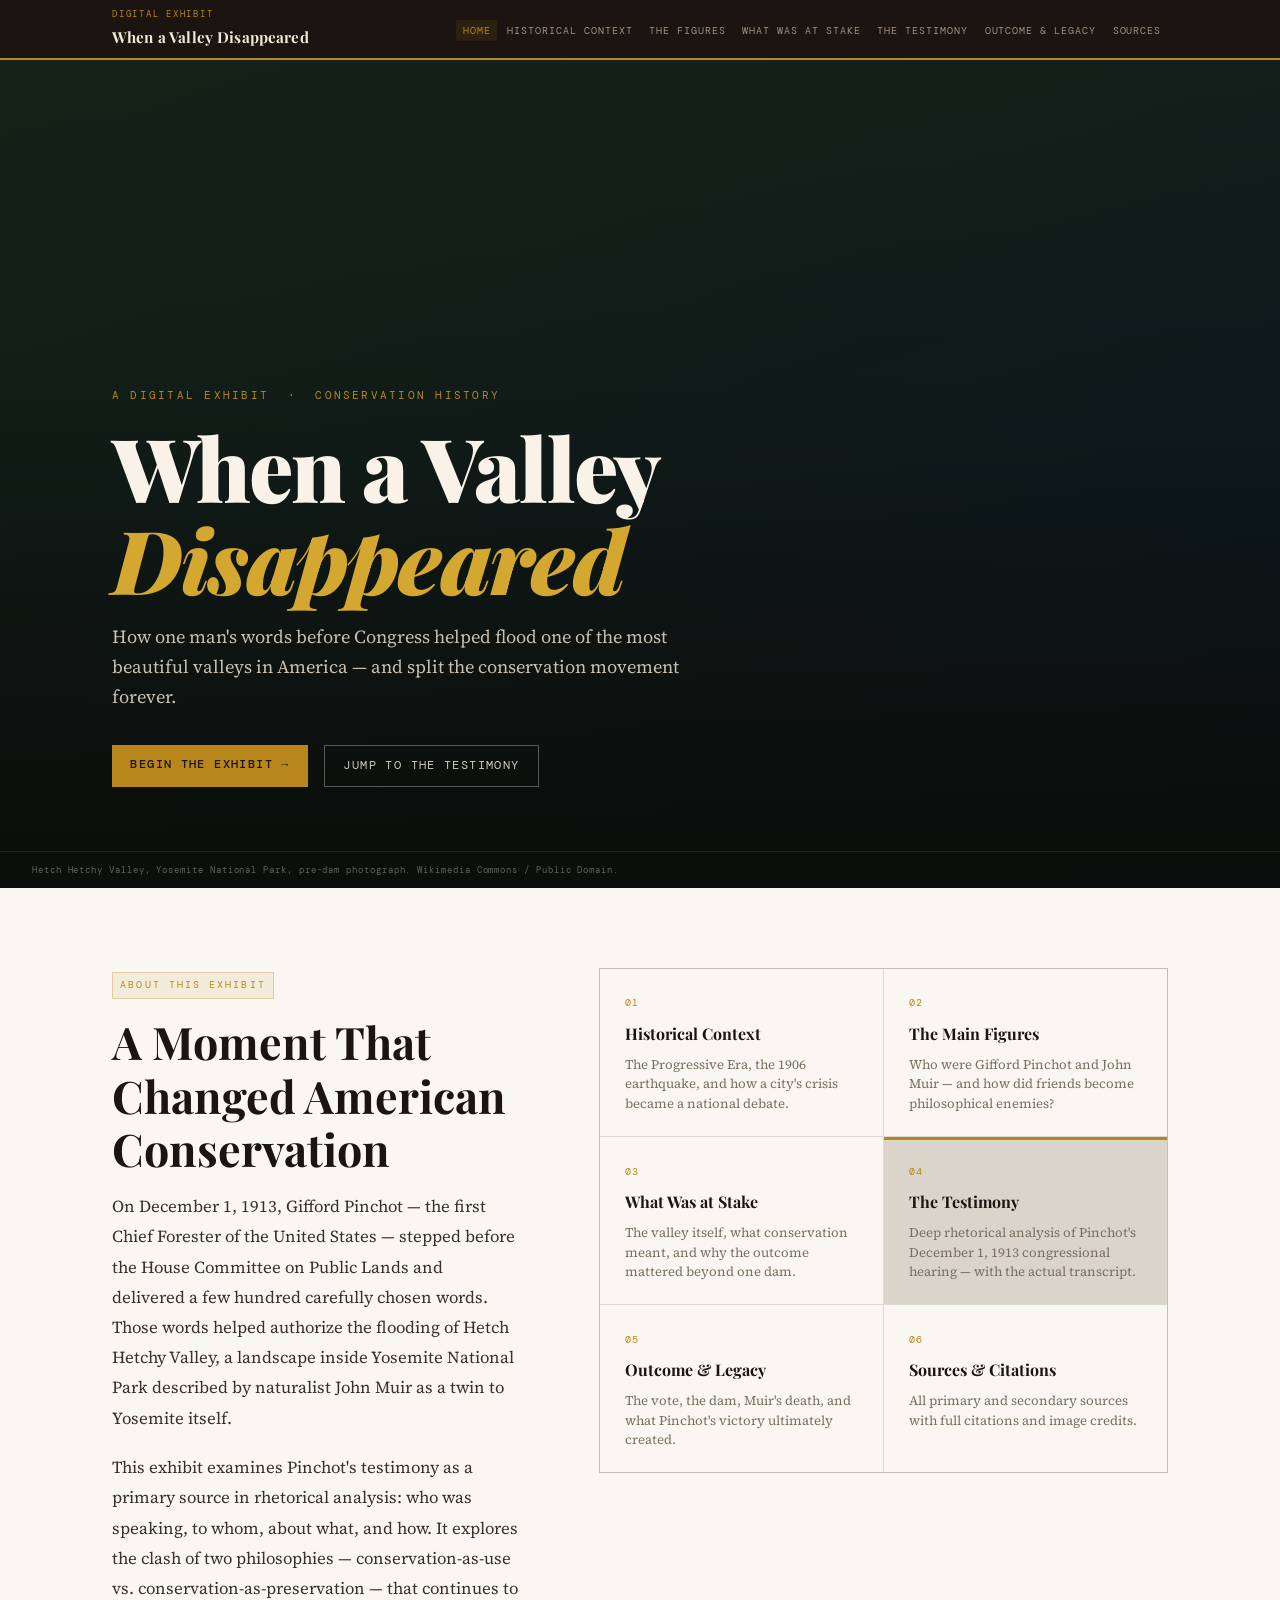
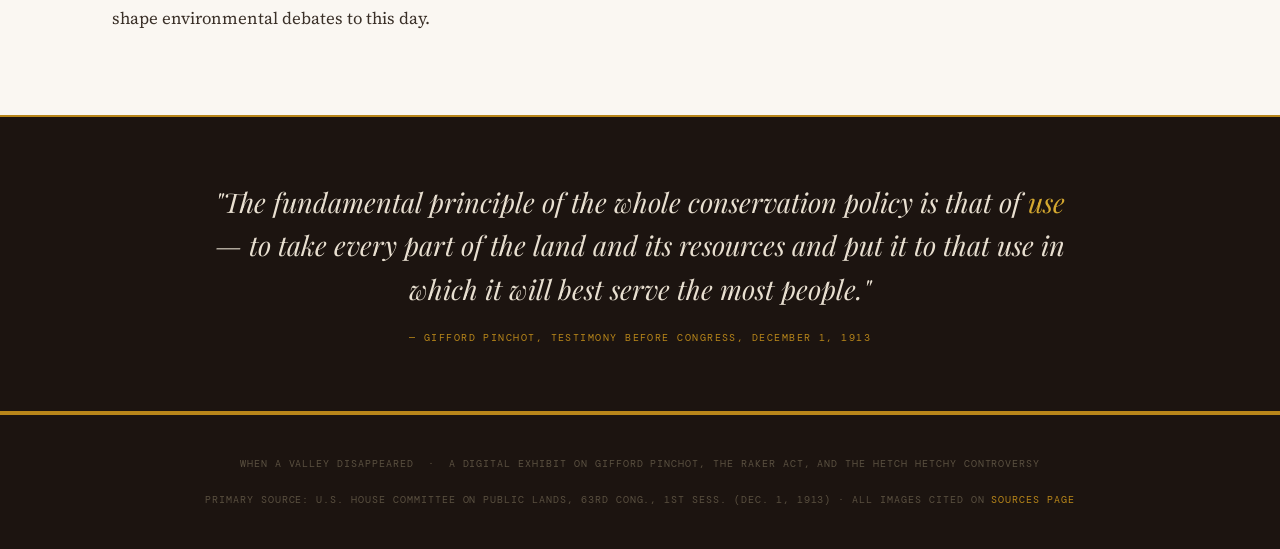
==== index.html @ 60058950 "Add files via upload Put in files from local" ====
<!DOCTYPE html>
<html lang="en">
<head>
<meta charset="UTF-8">
<meta name="viewport" content="width=device-width, initial-scale=1.0">
<title>When a Valley Disappeared | Hetch Hetchy Digital Exhibit</title>
<link rel="preconnect" href="https://fonts.googleapis.com">
<link href="https://fonts.googleapis.com/css2?family=Playfair+Display:ital,wght@0,400;0,700;0,900;1,400;1,700&family=Source+Serif+4:ital,wght@0,300;0,400;0,600;1,300;1,400&family=DM+Mono:wght@400;500&display=swap" rel="stylesheet">
<link rel="stylesheet" href="style.css">
</head>
<body>

<!-- ── SITE HEADER / NAV ──────────────────────────── -->
<header class="site-header">
  <div class="header-inner">
    <a href="index.html" class="site-logo">
      <span class="logo-eyebrow">Digital Exhibit</span>
      <span class="logo-title">When a Valley Disappeared</span>
    </a>
    <nav class="main-nav">
      <button class="nav-toggle" aria-label="Toggle menu">☰</button>
      <ul class="nav-links">
        <li><a href="index.html" class="active">Home</a></li>
        <li><a href="context.html">Historical Context</a></li>
        <li><a href="figures.html">The Figures</a></li>
        <li><a href="stakes.html">What Was at Stake</a></li>
        <li><a href="testimony.html">The Testimony</a></li>
        <li><a href="outcome.html">Outcome &amp; Legacy</a></li>
        <li><a href="sources.html">Sources</a></li>
      </ul>
    </nav>
  </div>
</header>

<!-- ── HERO ──────────────────────────────────────── -->
<section class="hero">
  <div class="hero-image-wrap">
    <img
      src="https://upload.wikimedia.org/wikipedia/commons/thumb/5/56/Hetch_Hetchy_Valley%2C_Yosemite_National_Park.jpg/1280px-Hetch_Hetchy_Valley%2C_Yosemite_National_Park.jpg"
      alt="Hetch Hetchy Valley before flooding, Yosemite National Park"
      class="hero-img"
      onerror="this.parentElement.style.background='linear-gradient(160deg,#1a2a1a,#0d1a2a)'; this.style.display='none';"
    >
    <div class="hero-overlay"></div>
  </div>
  <div class="hero-content">
    <p class="hero-kicker">A Digital Exhibit &nbsp;·&nbsp; Conservation History</p>
    <h1>When a Valley<br><em>Disappeared</em></h1>
    <p class="hero-sub">How one man's words before Congress helped flood one of the most beautiful valleys in America — and split the conservation movement forever.</p>
    <div class="hero-cta-row">
      <a href="context.html" class="btn-primary">Begin the Exhibit →</a>
      <a href="testimony.html" class="btn-ghost">Jump to the Testimony</a>
    </div>
  </div>
  <div class="hero-caption">Hetch Hetchy Valley, Yosemite National Park, pre-dam photograph. Wikimedia Commons / Public Domain.</div>
</section>

<!-- ── INTRO OVERVIEW ────────────────────────────── -->
<section class="home-intro container">
  <div class="intro-text">
    <span class="label-tag">About This Exhibit</span>
    <h2>A Moment That Changed American Conservation</h2>
    <p>On December 1, 1913, Gifford Pinchot — the first Chief Forester of the United States — stepped before the House Committee on Public Lands and delivered a few hundred carefully chosen words. Those words helped authorize the flooding of Hetch Hetchy Valley, a landscape inside Yosemite National Park described by naturalist John Muir as a twin to Yosemite itself.</p>
    <p>This exhibit examines Pinchot's testimony as a primary source in rhetorical analysis: who was speaking, to whom, about what, and how. It explores the clash of two philosophies — conservation-as-use vs. conservation-as-preservation — that continues to shape environmental debates to this day.</p>
  </div>
  <div class="intro-nav-cards">
    <a href="context.html" class="nav-card">
      <span class="card-num">01</span>
      <span class="card-title">Historical Context</span>
      <span class="card-desc">The Progressive Era, the 1906 earthquake, and how a city's crisis became a national debate.</span>
    </a>
    <a href="figures.html" class="nav-card">
      <span class="card-num">02</span>
      <span class="card-title">The Main Figures</span>
      <span class="card-desc">Who were Gifford Pinchot and John Muir — and how did friends become philosophical enemies?</span>
    </a>
    <a href="stakes.html" class="nav-card">
      <span class="card-num">03</span>
      <span class="card-title">What Was at Stake</span>
      <span class="card-desc">The valley itself, what conservation meant, and why the outcome mattered beyond one dam.</span>
    </a>
    <a href="testimony.html" class="nav-card highlight-card">
      <span class="card-num">04</span>
      <span class="card-title">The Testimony</span>
      <span class="card-desc">Deep rhetorical analysis of Pinchot's December 1, 1913 congressional hearing — with the actual transcript.</span>
    </a>
    <a href="outcome.html" class="nav-card">
      <span class="card-num">05</span>
      <span class="card-title">Outcome &amp; Legacy</span>
      <span class="card-desc">The vote, the dam, Muir's death, and what Pinchot's victory ultimately created.</span>
    </a>
    <a href="sources.html" class="nav-card">
      <span class="card-num">06</span>
      <span class="card-title">Sources &amp; Citations</span>
      <span class="card-desc">All primary and secondary sources with full citations and image credits.</span>
    </a>
  </div>
</section>

<!-- ── FEATURED QUOTE ────────────────────────────── -->
<div class="featured-quote-band">
  <div class="container">
    <blockquote>
      "The fundamental principle of the whole conservation policy is that of <em>use</em> — to take every part of the land and its resources and put it to that use in which it will best serve the most people."
      <cite>— Gifford Pinchot, Testimony Before Congress, December 1, 1913</cite>
    </blockquote>
  </div>
</div>

<footer class="site-footer">
  <div class="container footer-inner">
    <p>When a Valley Disappeared &nbsp;·&nbsp; A Digital Exhibit on Gifford Pinchot, the Raker Act, and the Hetch Hetchy Controversy</p>
    <p class="footer-sub">Primary source: U.S. House Committee on Public Lands, 63rd Cong., 1st Sess. (Dec. 1, 1913) · All images cited on <a href="sources.html">Sources page</a></p>
  </div>
</footer>
<script src="nav.js"></script>
</body>
</html>
---- style.css ----
/* ── RESET & BASE ──────────────────────────────── */
*, *::before, *::after { box-sizing: border-box; margin: 0; padding: 0; }
html { scroll-behavior: smooth; font-size: 16px; }
img { max-width: 100%; height: auto; display: block; }
a { color: inherit; text-decoration: none; }

:root {
  --ink:       #1c1410;
  --stone:     #f4f0e8;
  --parchment: #ede8dc;
  --forest:    #2d4a2d;
  --forest-lt: #4a7a4a;
  --water:     #2e5873;
  --water-lt:  #4a85a8;
  --gold:      #b8861a;
  --gold-lt:   #d4a830;
  --rust:      #8b3a1a;
  --cream:     #faf7f2;
  --mid:       #7a7060;
  --rule:      rgba(0,0,0,0.12);
  --shadow:    0 4px 24px rgba(0,0,0,0.10);
  --shadow-lg: 0 12px 48px rgba(0,0,0,0.18);
}

body {
  font-family: 'Source Serif 4', Georgia, serif;
  font-size: 1.05rem;
  line-height: 1.8;
  color: var(--ink);
  background: var(--cream);
}

/* ── TYPOGRAPHY ────────────────────────────────── */
h1 { font-family: 'Playfair Display', serif; font-size: clamp(2.8rem, 7vw, 5.5rem); font-weight: 900; line-height: 1.05; letter-spacing: -0.02em; }
h2 { font-family: 'Playfair Display', serif; font-size: clamp(1.8rem, 4vw, 2.8rem); font-weight: 700; line-height: 1.2; margin-bottom: 1rem; }
h3 { font-family: 'Playfair Display', serif; font-size: 1.45rem; font-weight: 700; line-height: 1.3; margin-bottom: 0.6rem; }
h4 { font-family: 'Playfair Display', serif; font-size: 1.15rem; font-weight: 700; margin-bottom: 0.5rem; }
p  { margin-bottom: 1.2rem; }
p:last-child { margin-bottom: 0; }
em { font-style: italic; }
strong { font-weight: 600; }

.container { max-width: 1120px; margin: 0 auto; padding: 0 2rem; }
.label-tag {
  display: inline-block;
  font-family: 'DM Mono', monospace;
  font-size: 0.65rem;
  letter-spacing: 0.2em;
  text-transform: uppercase;
  color: var(--gold);
  background: rgba(184,134,26,0.1);
  border: 1px solid rgba(184,134,26,0.3);
  padding: 0.3em 0.7em;
  margin-bottom: 1rem;
}

/* ── SITE HEADER ───────────────────────────────── */
.site-header {
  position: sticky; top: 0; z-index: 200;
  background: var(--ink);
  border-bottom: 2px solid var(--gold);
}
.header-inner {
  max-width: 1120px; margin: 0 auto;
  display: flex; align-items: center; justify-content: space-between;
  padding: 0 2rem;
  height: 58px;
}
.site-logo { display: flex; flex-direction: column; gap: 1px; }
.logo-eyebrow {
  font-family: 'DM Mono', monospace;
  font-size: 0.55rem; letter-spacing: 0.2em;
  text-transform: uppercase; color: var(--gold);
}
.logo-title {
  font-family: 'Playfair Display', serif;
  font-size: 0.95rem; font-weight: 700;
  color: #f0e8d8; letter-spacing: 0.01em;
}
.nav-links {
  list-style: none; display: flex; gap: 0.2rem; align-items: center;
}
.nav-links a {
  font-family: 'DM Mono', monospace;
  font-size: 0.6rem; letter-spacing: 0.1em;
  text-transform: uppercase; color: #a09080;
  padding: 0.4em 0.7em;
  border-radius: 2px;
  transition: color 0.2s, background 0.2s;
}
.nav-links a:hover, .nav-links a.active {
  color: var(--gold); background: rgba(184,134,26,0.1);
}
.nav-toggle { display: none; background: none; border: none; color: #f0e8d8; font-size: 1.2rem; cursor: pointer; padding: 0.5rem; }

/* ── HERO ──────────────────────────────────────── */
.hero {
  position: relative; min-height: 92vh;
  display: flex; flex-direction: column;
  justify-content: flex-end; overflow: hidden;
}
.hero-image-wrap { position: absolute; inset: 0; }
.hero-img { width: 100%; height: 100%; object-fit: cover; object-position: center 60%; }
.hero-overlay {
  position: absolute; inset: 0;
  background: linear-gradient(
    to bottom,
    rgba(10,14,10,0.25) 0%,
    rgba(10,14,10,0.35) 40%,
    rgba(10,14,10,0.82) 80%,
    rgba(10,14,10,0.95) 100%
  );
}
.hero-content {
  position: relative; z-index: 2;
  max-width: 1120px; margin: 0 auto;
  padding: 0 2rem 4rem;
  width: 100%;
}
.hero-kicker {
  font-family: 'DM Mono', monospace;
  font-size: 0.7rem; letter-spacing: 0.2em;
  text-transform: uppercase; color: var(--gold);
  margin-bottom: 1rem;
}
.hero h1 { color: #f8f2e8; margin-bottom: 1rem; }
.hero h1 em { color: var(--gold-lt); font-style: italic; }
.hero-sub {
  font-size: 1.15rem; line-height: 1.65;
  color: #c8bfb0; max-width: 600px;
  margin-bottom: 2rem;
}
.hero-cta-row { display: flex; gap: 1rem; flex-wrap: wrap; }
.btn-primary {
  display: inline-block;
  background: var(--gold);
  color: var(--ink);
  font-family: 'DM Mono', monospace;
  font-size: 0.72rem; letter-spacing: 0.12em;
  text-transform: uppercase; font-weight: 500;
  padding: 0.85em 1.6em;
  transition: background 0.2s, transform 0.15s;
}
.btn-primary:hover { background: var(--gold-lt); transform: translateY(-1px); }
.btn-ghost {
  display: inline-block;
  border: 1px solid rgba(255,255,255,0.3);
  color: #d0c8bc;
  font-family: 'DM Mono', monospace;
  font-size: 0.72rem; letter-spacing: 0.12em;
  text-transform: uppercase;
  padding: 0.85em 1.6em;
  transition: border-color 0.2s, color 0.2s;
}
.btn-ghost:hover { border-color: var(--gold); color: var(--gold); }
.hero-caption {
  position: relative; z-index: 2;
  padding: 0.6rem 2rem;
  font-family: 'DM Mono', monospace;
  font-size: 0.58rem; letter-spacing: 0.1em;
  color: rgba(255,255,255,0.35);
  border-top: 1px solid rgba(255,255,255,0.1);
}

/* ── HOME INTRO ────────────────────────────────── */
.home-intro {
  padding: 5rem 2rem;
  display: grid; grid-template-columns: 1fr 1.4fr;
  gap: 5rem; align-items: start;
}
.intro-text p { color: #3a3028; }
.intro-nav-cards {
  display: grid; grid-template-columns: 1fr 1fr;
  gap: 1px; background: var(--rule);
  border: 1px solid var(--rule);
}
.nav-card {
  background: var(--cream);
  padding: 1.4rem 1.6rem;
  display: flex; flex-direction: column; gap: 0.4rem;
  transition: background 0.2s;
  border-top: 3px solid transparent;
}
.nav-card:hover { background: #fff; border-top-color: var(--gold); }
.highlight-card { background: rgba(184,134,26,0.06); border-top-color: var(--gold) !important; }
.card-num {
  font-family: 'DM Mono', monospace;
  font-size: 0.65rem; color: var(--gold); letter-spacing: 0.1em;
}
.card-title {
  font-family: 'Playfair Display', serif;
  font-size: 1rem; font-weight: 700; color: var(--ink);
}
.card-desc {
  font-size: 0.82rem; line-height: 1.5;
  color: var(--mid); display: block;
}

/* ── FEATURED QUOTE BAND ───────────────────────── */
.featured-quote-band {
  background: var(--ink);
  padding: 4rem 2rem;
  border-top: 2px solid var(--gold);
  border-bottom: 2px solid var(--gold);
}
.featured-quote-band blockquote {
  font-family: 'Playfair Display', serif;
  font-size: clamp(1.2rem, 2.5vw, 1.7rem);
  font-style: italic;
  line-height: 1.6;
  color: #e8dfd0;
  max-width: 860px; margin: 0 auto;
  text-align: center;
}
.featured-quote-band cite {
  display: block; margin-top: 1.2rem;
  font-family: 'DM Mono', monospace;
  font-size: 0.65rem; letter-spacing: 0.14em;
  text-transform: uppercase;
  color: var(--gold); font-style: normal;
}
.featured-quote-band em { color: var(--gold-lt); }

/* ── PAGE HERO (interior pages) ────────────────── */
.page-hero {
  background: var(--ink);
  padding: 4rem 2rem 3.5rem;
  border-bottom: 3px solid var(--gold);
  position: relative; overflow: hidden;
}
.page-hero-bg {
  position: absolute; inset: 0;
  opacity: 0.12;
  background-size: cover; background-position: center;
  filter: grayscale(60%);
}
.page-hero .container { position: relative; z-index: 1; }
.page-hero .breadcrumb {
  font-family: 'DM Mono', monospace;
  font-size: 0.6rem; letter-spacing: 0.14em;
  text-transform: uppercase; color: #706050;
  margin-bottom: 1rem;
}
.page-hero .breadcrumb a { color: var(--gold); }
.page-hero h1 {
  font-size: clamp(2rem, 5vw, 3.8rem);
  color: #f0e8d8; margin-bottom: 0.8rem;
}
.page-hero .page-intro {
  font-size: 1.05rem; line-height: 1.7;
  color: #a09080; max-width: 620px;
}

/* ── CONTENT SECTIONS ──────────────────────────── */
.content-section {
  padding: 4rem 2rem;
}
.content-section.alt-bg { background: var(--parchment); }
.content-section.dark-bg { background: var(--ink); color: #d8d0c4; }
.content-section.dark-bg h2, .content-section.dark-bg h3 { color: #f0e8d8; }
.content-section.dark-bg p { color: #b8b0a4; }
.content-section.forest-bg { background: var(--forest); color: #d8e8d8; }
.content-section.forest-bg h2, .content-section.forest-bg h3 { color: #e8f0e0; }

.content-grid-2 {
  display: grid; grid-template-columns: 1fr 1fr;
  gap: 4rem; align-items: start;
}
.content-grid-3 {
  display: grid; grid-template-columns: repeat(3, 1fr);
  gap: 2rem;
}

/* ── PULL QUOTE ────────────────────────────────── */
.pull-quote {
  border-left: 4px solid var(--gold);
  padding: 1.4rem 1.8rem;
  background: rgba(184,134,26,0.06);
  margin: 2rem 0;
}
.pull-quote blockquote {
  font-family: 'Playfair Display', serif;
  font-size: 1.2rem; font-style: italic;
  line-height: 1.55; color: var(--ink);
  margin-bottom: 0.7rem;
}
.pull-quote.water-quote { border-left-color: var(--water); background: rgba(46,88,115,0.06); }
.pull-quote.forest-quote { border-left-color: var(--forest); background: rgba(45,74,45,0.06); }
.pull-quote cite {
  font-family: 'DM Mono', monospace;
  font-size: 0.62rem; letter-spacing: 0.1em;
  text-transform: uppercase; color: var(--mid); font-style: normal;
}

.big-pull-quote {
  padding: 3rem 2rem;
  background: var(--forest);
  text-align: center;
}
.big-pull-quote blockquote {
  font-family: 'Playfair Display', serif;
  font-size: clamp(1.3rem, 3vw, 2rem);
  font-style: italic; line-height: 1.5;
  color: #e8f0e0; max-width: 800px; margin: 0 auto 1rem;
}
.big-pull-quote cite {
  font-family: 'DM Mono', monospace;
  font-size: 0.65rem; letter-spacing: 0.14em;
  text-transform: uppercase; color: #8bc88b; font-style: normal;
}

/* ── IMAGE FIGURES ─────────────────────────────── */
.exhibit-figure {
  margin: 2rem 0;
}
.exhibit-figure img {
  width: 100%; border: 3px solid var(--rule);
}
.exhibit-figure figcaption {
  font-family: 'DM Mono', monospace;
  font-size: 0.6rem; letter-spacing: 0.08em;
  color: var(--mid); padding: 0.6rem 0.8rem;
  background: var(--parchment);
  border: 1px solid var(--rule);
  border-top: none;
  line-height: 1.5;
}
.exhibit-figure figcaption a { color: var(--water); text-decoration: underline; }

.portrait-wrap {
  display: flex; flex-direction: column; align-items: center;
  text-align: center;
}
.portrait-wrap img {
  width: 180px; height: 220px;
  object-fit: cover; object-position: top center;
  border: 4px solid var(--gold);
  border-radius: 2px;
  box-shadow: var(--shadow);
}
.portrait-label {
  font-family: 'Playfair Display', serif;
  font-size: 1.1rem; font-weight: 700;
  margin-top: 0.8rem; color: var(--ink);
}
.portrait-sub {
  font-family: 'DM Mono', monospace;
  font-size: 0.6rem; letter-spacing: 0.1em;
  text-transform: uppercase; color: var(--mid);
}

/* ── TRANSCRIPT BLOCK ──────────────────────────── */
.transcript-block {
  border: 1px solid rgba(184,134,26,0.3);
  border-top: 4px solid var(--gold);
  background: #f9f6ef;
  margin: 2rem 0;
  box-shadow: var(--shadow);
}
.transcript-header {
  background: var(--ink);
  padding: 0.8rem 1.5rem;
  font-family: 'DM Mono', monospace;
  font-size: 0.6rem; letter-spacing: 0.15em;
  text-transform: uppercase; color: var(--gold);
}
.transcript-row {
  display: grid; grid-template-columns: 130px 1fr;
  border-bottom: 1px solid rgba(0,0,0,0.06);
}
.transcript-row:last-child { border-bottom: none; }
.transcript-row:hover { background: rgba(184,134,26,0.04); }
.tr-speaker {
  padding: 1.2rem 1rem 1.2rem 1.5rem;
  border-right: 1px solid rgba(0,0,0,0.06);
}
.tr-speaker-name {
  font-family: 'DM Mono', monospace;
  font-size: 0.62rem; letter-spacing: 0.1em;
  text-transform: uppercase; line-height: 1.4;
}
.sp-pinchot { color: var(--gold); }
.sp-raker   { color: var(--water); }
.sp-chair   { color: var(--mid); }
.tr-text {
  padding: 1.2rem 1.5rem;
  font-size: 0.97rem; line-height: 1.75;
  color: #2a2018;
}
.tr-text .highlight-phrase {
  background: rgba(184,134,26,0.18);
  border-bottom: 2px solid var(--gold);
  padding: 0 2px;
  cursor: default;
}
.transcript-source {
  padding: 0.7rem 1.5rem;
  font-family: 'DM Mono', monospace;
  font-size: 0.58rem; letter-spacing: 0.08em;
  color: var(--mid);
  background: var(--parchment);
  border-top: 1px solid var(--rule);
}

/* ── ANALYSIS CALLOUTS ─────────────────────────── */
.analysis-box {
  border-left: 4px solid var(--water);
  padding: 1.4rem 1.8rem;
  background: rgba(46,88,115,0.06);
  margin: 1.5rem 0;
}
.analysis-box .analysis-label {
  font-family: 'DM Mono', monospace;
  font-size: 0.6rem; letter-spacing: 0.16em;
  text-transform: uppercase; color: var(--water);
  margin-bottom: 0.5rem;
}
.analysis-box p { font-size: 0.95rem; color: #2a3040; }

.rhetorical-tag {
  display: inline-block;
  font-family: 'DM Mono', monospace;
  font-size: 0.6rem; letter-spacing: 0.1em;
  text-transform: uppercase;
  padding: 0.25em 0.6em;
  border-radius: 2px;
  margin-bottom: 0.5rem;
}
.tag-ethos   { background: rgba(184,134,26,0.15); color: var(--gold); border: 1px solid rgba(184,134,26,0.4); }
.tag-logos   { background: rgba(46,88,115,0.12);  color: var(--water); border: 1px solid rgba(46,88,115,0.3); }
.tag-pathos  { background: rgba(139,58,26,0.12);  color: var(--rust); border: 1px solid rgba(139,58,26,0.3); }
.tag-context { background: rgba(45,74,45,0.12);   color: var(--forest); border: 1px solid rgba(45,74,45,0.3); }

/* ── COMPARE TABLE ─────────────────────────────── */
.compare-split {
  display: grid; grid-template-columns: 1fr 1fr;
  border: 1px solid var(--rule);
}
.compare-col {
  padding: 2.5rem;
}
.compare-col:first-child {
  border-right: 1px solid var(--rule);
  background: rgba(45,74,45,0.04);
}
.compare-col:last-child { background: rgba(46,88,115,0.04); }
.compare-thinker {
  font-family: 'DM Mono', monospace;
  font-size: 0.62rem; letter-spacing: 0.16em;
  text-transform: uppercase; margin-bottom: 0.5rem;
}
.compare-col:first-child .compare-thinker { color: var(--forest); }
.compare-col:last-child .compare-thinker  { color: var(--water); }
.compare-col h3 { font-size: 1.4rem; }
.compare-col:first-child h3 { color: var(--forest); }
.compare-col:last-child h3  { color: var(--water); }

/* ── TIMELINE ──────────────────────────────────── */
.timeline { position: relative; padding-left: 2rem; }
.timeline::before {
  content: ''; position: absolute;
  left: 0; top: 0; bottom: 0; width: 2px;
  background: linear-gradient(to bottom, var(--gold), rgba(184,134,26,0.1));
}
.tl-item {
  position: relative; padding: 0 0 2.5rem 2rem;
  opacity: 0; transform: translateX(-12px);
  transition: opacity 0.5s, transform 0.5s;
}
.tl-item.visible { opacity: 1; transform: translateX(0); }
.tl-item::before {
  content: ''; position: absolute;
  left: -5px; top: 10px;
  width: 12px; height: 12px; border-radius: 50%;
  background: var(--gold); border: 2px solid var(--cream);
  z-index: 1;
}
.tl-year {
  font-family: 'DM Mono', monospace;
  font-size: 0.7rem; letter-spacing: 0.14em;
  color: var(--gold); margin-bottom: 0.3rem;
}
.tl-item h3 { font-size: 1.15rem; margin-bottom: 0.4rem; }
.tl-item p  { font-size: 0.92rem; max-width: 580px; color: #3a3028; }

/* ── INFO CARDS ────────────────────────────────── */
.info-card {
  background: var(--cream);
  border: 1px solid var(--rule);
  border-top: 4px solid var(--gold);
  padding: 1.8rem;
}
.info-card.water-card { border-top-color: var(--water); }
.info-card.forest-card { border-top-color: var(--forest); }
.info-card h4 { color: var(--ink); margin-bottom: 0.5rem; }
.info-card p  { font-size: 0.9rem; color: #3a3028; }

/* ── VOTE DISPLAY ──────────────────────────────── */
.vote-display {
  background: var(--ink);
  padding: 2.5rem;
  text-align: center;
  border: 2px solid var(--gold);
}
.vote-numbers {
  display: flex; gap: 1px; justify-content: center;
  margin-bottom: 1rem; flex-wrap: wrap;
}
.vote-block {
  padding: 1.5rem 2rem;
  display: flex; flex-direction: column; gap: 0.3rem;
  min-width: 120px;
}
.vote-block.yes  { background: rgba(45,74,45,0.4); }
.vote-block.no   { background: rgba(139,58,26,0.4); }
.vote-block.abs  { background: rgba(100,90,80,0.3); }
.vote-n {
  font-family: 'Playfair Display', serif;
  font-size: 3rem; font-weight: 900; color: #f0e8d8;
  line-height: 1;
}
.vote-label {
  font-family: 'DM Mono', monospace;
  font-size: 0.6rem; letter-spacing: 0.16em;
  text-transform: uppercase; color: #a09080;
}
.vote-caption {
  font-family: 'DM Mono', monospace;
  font-size: 0.65rem; letter-spacing: 0.1em;
  text-transform: uppercase; color: var(--gold);
  margin-top: 0.5rem;
}

/* ── SOURCES PAGE ──────────────────────────────── */
.source-entry {
  padding: 1.4rem 0;
  border-bottom: 1px solid var(--rule);
  display: grid; grid-template-columns: 100px 1fr;
  gap: 1.2rem; align-items: start;
}
.source-entry:last-child { border-bottom: none; }
.source-type {
  font-family: 'DM Mono', monospace;
  font-size: 0.58rem; letter-spacing: 0.1em;
  text-transform: uppercase;
  padding: 0.3em 0.6em; text-align: center;
  margin-top: 0.1rem;
}
.type-primary { background: rgba(184,134,26,0.15); color: var(--gold); border: 1px solid rgba(184,134,26,0.4); }
.type-secondary { background: rgba(46,88,115,0.12); color: var(--water); border: 1px solid rgba(46,88,115,0.3); }
.type-image { background: rgba(45,74,45,0.12); color: var(--forest); border: 1px solid rgba(45,74,45,0.3); }
.source-text { font-size: 0.9rem; line-height: 1.6; }
.source-text strong { font-style: italic; font-weight: 400; color: var(--ink); }
.source-url {
  font-family: 'DM Mono', monospace;
  font-size: 0.58rem; color: var(--water);
  word-break: break-all; margin-top: 0.3rem;
  display: block;
}
.source-url a { color: var(--water); text-decoration: underline; }

/* ── SITE FOOTER ───────────────────────────────── */
.site-footer {
  background: var(--ink);
  border-top: 2px solid var(--gold);
  padding: 2.5rem 2rem;
  text-align: center;
}
.footer-inner p {
  font-family: 'DM Mono', monospace;
  font-size: 0.6rem; letter-spacing: 0.1em;
  text-transform: uppercase; color: #5a5040;
  line-height: 1.8;
}
.footer-inner a { color: var(--gold); }
.footer-sub { margin-top: 0.4rem; }

/* ── PAGE NAV BAR ──────────────────────────────── */
.page-nav-bar {
  background: var(--parchment);
  border-top: 1px solid var(--rule);
  border-bottom: 1px solid var(--rule);
  padding: 1.2rem 2rem;
}
.page-nav-bar .container {
  display: flex; justify-content: space-between; align-items: center; flex-wrap: wrap; gap: 1rem;
}
.page-nav-link {
  font-family: 'DM Mono', monospace;
  font-size: 0.65rem; letter-spacing: 0.1em;
  text-transform: uppercase; color: var(--gold);
  display: flex; align-items: center; gap: 0.5rem;
}
.page-nav-link:hover { color: var(--gold-lt); }

/* ── RESPONSIVE ────────────────────────────────── */
@media (max-width: 900px) {
  .home-intro { grid-template-columns: 1fr; gap: 3rem; }
  .content-grid-2, .compare-split { grid-template-columns: 1fr; }
  .compare-col:first-child { border-right: none; border-bottom: 1px solid var(--rule); }
  .content-grid-3 { grid-template-columns: 1fr; }
}
@media (max-width: 700px) {
  .nav-links { display: none; flex-direction: column; position: absolute; top: 58px; left: 0; right: 0; background: var(--ink); padding: 1rem; gap: 0.5rem; border-bottom: 2px solid var(--gold); }
  .nav-links.open { display: flex; }
  .nav-links a { font-size: 0.7rem; padding: 0.6em 1em; }
  .nav-toggle { display: block; }
  .intro-nav-cards { grid-template-columns: 1fr; }
  .transcript-row { grid-template-columns: 1fr; }
  .tr-speaker { border-right: none; border-bottom: 1px solid rgba(0,0,0,0.06); padding-bottom: 0.5rem; }
  .vote-numbers { flex-direction: column; align-items: center; }
  .source-entry { grid-template-columns: 1fr; }
}
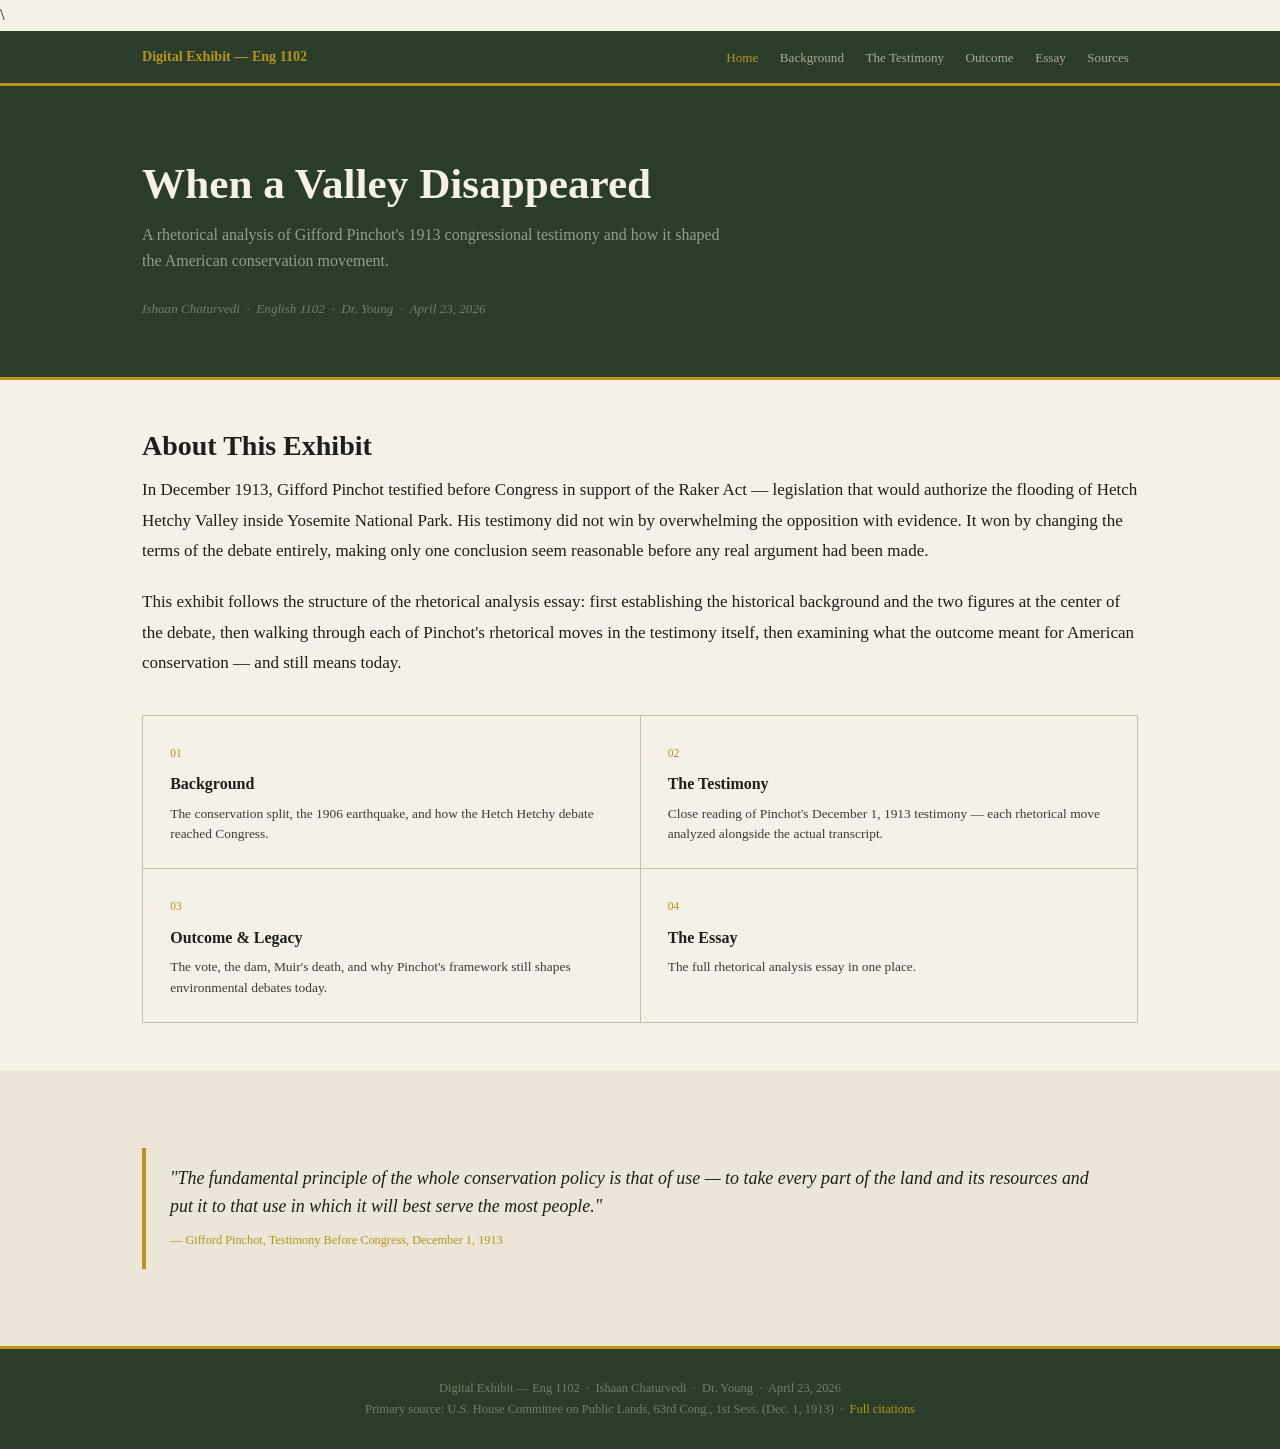
==== commit cc68ab1d: "Update index.html" ====
--- a/index.html
+++ b/index.html
@@ -1,116 +1,81 @@
-<!DOCTYPE html>
+\<!DOCTYPE html>
 <html lang="en">
 <head>
 <meta charset="UTF-8">
 <meta name="viewport" content="width=device-width, initial-scale=1.0">
-<title>When a Valley Disappeared | Hetch Hetchy Digital Exhibit</title>
-<link rel="preconnect" href="https://fonts.googleapis.com">
-<link href="https://fonts.googleapis.com/css2?family=Playfair+Display:ital,wght@0,400;0,700;0,900;1,400;1,700&family=Source+Serif+4:ital,wght@0,300;0,400;0,600;1,300;1,400&family=DM+Mono:wght@400;500&display=swap" rel="stylesheet">
+<title>Digital Exhibit — Eng 1102</title>
+<link href="https://fonts.googleapis.com/css2?family=EB+Garamond:ital,wght@0,400;0,600;1,400&display=swap" rel="stylesheet">
 <link rel="stylesheet" href="style.css">
 </head>
 <body>
 
-<!-- ── SITE HEADER / NAV ──────────────────────────── -->
-<header class="site-header">
-  <div class="header-inner">
-    <a href="index.html" class="site-logo">
-      <span class="logo-eyebrow">Digital Exhibit</span>
-      <span class="logo-title">When a Valley Disappeared</span>
-    </a>
-    <nav class="main-nav">
-      <button class="nav-toggle" aria-label="Toggle menu">☰</button>
-      <ul class="nav-links">
-        <li><a href="index.html" class="active">Home</a></li>
-        <li><a href="context.html">Historical Context</a></li>
-        <li><a href="figures.html">The Figures</a></li>
-        <li><a href="stakes.html">What Was at Stake</a></li>
-        <li><a href="testimony.html">The Testimony</a></li>
-        <li><a href="outcome.html">Outcome &amp; Legacy</a></li>
-        <li><a href="sources.html">Sources</a></li>
-      </ul>
-    </nav>
+<nav class="site-nav">
+  <div class="nav-inner">
+    <span class="nav-brand">Digital Exhibit — Eng 1102</span>
+    <button class="nav-toggle">☰</button>
+    <ul class="nav-links">
+      <li><a href="index.html" class="active">Home</a></li>
+      <li><a href="background.html">Background</a></li>
+      <li><a href="testimony.html">The Testimony</a></li>
+      <li><a href="outcome.html">Outcome</a></li>
+      <li><a href="essay.html">Essay</a></li>
+      <li><a href="sources.html">Sources</a></li>
+    </ul>
   </div>
-</header>
+</nav>
 
-<!-- ── HERO ──────────────────────────────────────── -->
-<section class="hero">
-  <div class="hero-image-wrap">
-    <img
-      src="https://upload.wikimedia.org/wikipedia/commons/thumb/5/56/Hetch_Hetchy_Valley%2C_Yosemite_National_Park.jpg/1280px-Hetch_Hetchy_Valley%2C_Yosemite_National_Park.jpg"
-      alt="Hetch Hetchy Valley before flooding, Yosemite National Park"
-      class="hero-img"
-      onerror="this.parentElement.style.background='linear-gradient(160deg,#1a2a1a,#0d1a2a)'; this.style.display='none';"
-    >
-    <div class="hero-overlay"></div>
+<div class="hero">
+  <div class="container">
+    <h1>When a Valley Disappeared</h1>
+    <p class="sub">A rhetorical analysis of Gifford Pinchot's 1913 congressional testimony and how it shaped the American conservation movement.</p>
+    <p class="byline">Ishaan Chaturvedi &nbsp;·&nbsp; English 1102 &nbsp;·&nbsp; Dr. Young &nbsp;·&nbsp; April 23, 2026</p>
   </div>
-  <div class="hero-content">
-    <p class="hero-kicker">A Digital Exhibit &nbsp;·&nbsp; Conservation History</p>
-    <h1>When a Valley<br><em>Disappeared</em></h1>
-    <p class="hero-sub">How one man's words before Congress helped flood one of the most beautiful valleys in America — and split the conservation movement forever.</p>
-    <div class="hero-cta-row">
-      <a href="context.html" class="btn-primary">Begin the Exhibit →</a>
-      <a href="testimony.html" class="btn-ghost">Jump to the Testimony</a>
+</div>
+
+<div class="sec">
+  <div class="container">
+    <h2>About This Exhibit</h2>
+    <p>In December 1913, Gifford Pinchot testified before Congress in support of the Raker Act — legislation that would authorize the flooding of Hetch Hetchy Valley inside Yosemite National Park. His testimony did not win by overwhelming the opposition with evidence. It won by changing the terms of the debate entirely, making only one conclusion seem reasonable before any real argument had been made.</p>
+    <p>This exhibit follows the structure of the rhetorical analysis essay: first establishing the historical background and the two figures at the center of the debate, then walking through each of Pinchot's rhetorical moves in the testimony itself, then examining what the outcome meant for American conservation — and still means today.</p>
+
+    <div class="cards">
+      <a href="background.html" class="card">
+        <span class="num">01</span>
+        <span class="ttl">Background</span>
+        <span class="dsc">The conservation split, the 1906 earthquake, and how the Hetch Hetchy debate reached Congress.</span>
+      </a>
+      <a href="testimony.html" class="card">
+        <span class="num">02</span>
+        <span class="ttl">The Testimony</span>
+        <span class="dsc">Close reading of Pinchot's December 1, 1913 testimony — each rhetorical move analyzed alongside the actual transcript.</span>
+      </a>
+      <a href="outcome.html" class="card">
+        <span class="num">03</span>
+        <span class="ttl">Outcome &amp; Legacy</span>
+        <span class="dsc">The vote, the dam, Muir's death, and why Pinchot's framework still shapes environmental debates today.</span>
+      </a>
+      <a href="essay.html" class="card">
+        <span class="num">04</span>
+        <span class="ttl">The Essay</span>
+        <span class="dsc">The full rhetorical analysis essay in one place.</span>
+      </a>
     </div>
   </div>
-  <div class="hero-caption">Hetch Hetchy Valley, Yosemite National Park, pre-dam photograph. Wikimedia Commons / Public Domain.</div>
-</section>
+</div>
 
-<!-- ── INTRO OVERVIEW ────────────────────────────── -->
-<section class="home-intro container">
-  <div class="intro-text">
-    <span class="label-tag">About This Exhibit</span>
-    <h2>A Moment That Changed American Conservation</h2>
-    <p>On December 1, 1913, Gifford Pinchot — the first Chief Forester of the United States — stepped before the House Committee on Public Lands and delivered a few hundred carefully chosen words. Those words helped authorize the flooding of Hetch Hetchy Valley, a landscape inside Yosemite National Park described by naturalist John Muir as a twin to Yosemite itself.</p>
-    <p>This exhibit examines Pinchot's testimony as a primary source in rhetorical analysis: who was speaking, to whom, about what, and how. It explores the clash of two philosophies — conservation-as-use vs. conservation-as-preservation — that continues to shape environmental debates to this day.</p>
-  </div>
-  <div class="intro-nav-cards">
-    <a href="context.html" class="nav-card">
-      <span class="card-num">01</span>
-      <span class="card-title">Historical Context</span>
-      <span class="card-desc">The Progressive Era, the 1906 earthquake, and how a city's crisis became a national debate.</span>
-    </a>
-    <a href="figures.html" class="nav-card">
-      <span class="card-num">02</span>
-      <span class="card-title">The Main Figures</span>
-      <span class="card-desc">Who were Gifford Pinchot and John Muir — and how did friends become philosophical enemies?</span>
-    </a>
-    <a href="stakes.html" class="nav-card">
-      <span class="card-num">03</span>
-      <span class="card-title">What Was at Stake</span>
-      <span class="card-desc">The valley itself, what conservation meant, and why the outcome mattered beyond one dam.</span>
-    </a>
-    <a href="testimony.html" class="nav-card highlight-card">
-      <span class="card-num">04</span>
-      <span class="card-title">The Testimony</span>
-      <span class="card-desc">Deep rhetorical analysis of Pinchot's December 1, 1913 congressional hearing — with the actual transcript.</span>
-    </a>
-    <a href="outcome.html" class="nav-card">
-      <span class="card-num">05</span>
-      <span class="card-title">Outcome &amp; Legacy</span>
-      <span class="card-desc">The vote, the dam, Muir's death, and what Pinchot's victory ultimately created.</span>
-    </a>
-    <a href="sources.html" class="nav-card">
-      <span class="card-num">06</span>
-      <span class="card-title">Sources &amp; Citations</span>
-      <span class="card-desc">All primary and secondary sources with full citations and image credits.</span>
-    </a>
-  </div>
-</section>
-
-<!-- ── FEATURED QUOTE ────────────────────────────── -->
-<div class="featured-quote-band">
+<div class="sec alt">
   <div class="container">
-    <blockquote>
-      "The fundamental principle of the whole conservation policy is that of <em>use</em> — to take every part of the land and its resources and put it to that use in which it will best serve the most people."
+    <div class="pq">
+      <p>"The fundamental principle of the whole conservation policy is that of use — to take every part of the land and its resources and put it to that use in which it will best serve the most people."</p>
       <cite>— Gifford Pinchot, Testimony Before Congress, December 1, 1913</cite>
-    </blockquote>
+    </div>
   </div>
 </div>
 
 <footer class="site-footer">
-  <div class="container footer-inner">
-    <p>When a Valley Disappeared &nbsp;·&nbsp; A Digital Exhibit on Gifford Pinchot, the Raker Act, and the Hetch Hetchy Controversy</p>
-    <p class="footer-sub">Primary source: U.S. House Committee on Public Lands, 63rd Cong., 1st Sess. (Dec. 1, 1913) · All images cited on <a href="sources.html">Sources page</a></p>
+  <div class="container">
+    <p>Digital Exhibit — Eng 1102 &nbsp;·&nbsp; Ishaan Chaturvedi &nbsp;·&nbsp; Dr. Young &nbsp;·&nbsp; April 23, 2026</p>
+    <p>Primary source: U.S. House Committee on Public Lands, 63rd Cong., 1st Sess. (Dec. 1, 1913) &nbsp;·&nbsp; <a href="sources.html">Full citations</a></p>
   </div>
 </footer>
 <script src="nav.js"></script>
--- a/style.css
+++ b/style.css
@@ -1,613 +1,163 @@
-/* ── RESET & BASE ──────────────────────────────── */
 *, *::before, *::after { box-sizing: border-box; margin: 0; padding: 0; }
-html { scroll-behavior: smooth; font-size: 16px; }
+html { scroll-behavior: smooth; }
 img { max-width: 100%; height: auto; display: block; }
 a { color: inherit; text-decoration: none; }
 
 :root {
-  --ink:       #1c1410;
-  --stone:     #f4f0e8;
-  --parchment: #ede8dc;
-  --forest:    #2d4a2d;
-  --forest-lt: #4a7a4a;
-  --water:     #2e5873;
-  --water-lt:  #4a85a8;
-  --gold:      #b8861a;
-  --gold-lt:   #d4a830;
-  --rust:      #8b3a1a;
-  --cream:     #faf7f2;
-  --mid:       #7a7060;
-  --rule:      rgba(0,0,0,0.12);
-  --shadow:    0 4px 24px rgba(0,0,0,0.10);
-  --shadow-lg: 0 12px 48px rgba(0,0,0,0.18);
+  --beige:      #f5f0e8;
+  --beige-dark: #ece6d8;
+  --beige-mid:  #ddd6c4;
+  --ink:        #1e1e1a;
+  --ink-soft:   #3e3c34;
+  --green:      #2a3d2a;
+  --green-lt:   #3d5c3d;
+  --gold:       #b8941a;
+  --rule:       #c8bfa8;
+  --white:      #fdfaf4;
 }
 
 body {
-  font-family: 'Source Serif 4', Georgia, serif;
-  font-size: 1.05rem;
-  line-height: 1.8;
+  font-family: Georgia, 'Times New Roman', serif;
+  font-size: 17px;
+  line-height: 1.82;
   color: var(--ink);
-  background: var(--cream);
+  background: var(--beige);
 }
 
-/* ── TYPOGRAPHY ────────────────────────────────── */
-h1 { font-family: 'Playfair Display', serif; font-size: clamp(2.8rem, 7vw, 5.5rem); font-weight: 900; line-height: 1.05; letter-spacing: -0.02em; }
-h2 { font-family: 'Playfair Display', serif; font-size: clamp(1.8rem, 4vw, 2.8rem); font-weight: 700; line-height: 1.2; margin-bottom: 1rem; }
-h3 { font-family: 'Playfair Display', serif; font-size: 1.45rem; font-weight: 700; line-height: 1.3; margin-bottom: 0.6rem; }
-h4 { font-family: 'Playfair Display', serif; font-size: 1.15rem; font-weight: 700; margin-bottom: 0.5rem; }
+h1 { font-size: clamp(1.8rem, 4vw, 2.7rem); font-weight: bold; line-height: 1.2; margin-bottom: 0.75rem; }
+h2 { font-size: clamp(1.3rem, 2.5vw, 1.75rem); font-weight: bold; line-height: 1.3; margin-bottom: 0.65rem; }
+h3 { font-size: 1.15rem; font-weight: bold; margin-bottom: 0.5rem; }
 p  { margin-bottom: 1.2rem; }
 p:last-child { margin-bottom: 0; }
-em { font-style: italic; }
-strong { font-weight: 600; }
 
-.container { max-width: 1120px; margin: 0 auto; padding: 0 2rem; }
-.label-tag {
-  display: inline-block;
-  font-family: 'DM Mono', monospace;
-  font-size: 0.65rem;
-  letter-spacing: 0.2em;
-  text-transform: uppercase;
-  color: var(--gold);
-  background: rgba(184,134,26,0.1);
-  border: 1px solid rgba(184,134,26,0.3);
-  padding: 0.3em 0.7em;
-  margin-bottom: 1rem;
+.container { max-width: 1060px; margin: 0 auto; padding: 0 2rem; }
+
+/* NAV */
+.site-nav {
+  background: var(--green);
+  border-bottom: 3px solid var(--gold);
+  position: sticky; top: 0; z-index: 100;
 }
+.nav-inner {
+  max-width: 1060px; margin: 0 auto;
+  display: flex; align-items: center; justify-content: space-between;
+  padding: 0 2rem; height: 52px;
+}
+.nav-brand { font-size: 0.88rem; font-weight: bold; color: var(--gold); }
+.nav-links { list-style: none; display: flex; gap: 0.2rem; }
+.nav-links a { font-size: 0.82rem; color: #b0a890; padding: 0.35em 0.7em; transition: color 0.15s; }
+.nav-links a:hover, .nav-links a.active { color: var(--gold); }
+.nav-toggle { display: none; background: none; border: none; color: #b0a890; font-size: 1.2rem; cursor: pointer; }
 
-/* ── SITE HEADER ───────────────────────────────── */
-.site-header {
-  position: sticky; top: 0; z-index: 200;
-  background: var(--ink);
-  border-bottom: 2px solid var(--gold);
+/* HERO */
+.hero { background: var(--green); padding: 4.5rem 2rem 3.5rem; border-bottom: 3px solid var(--gold); }
+.hero h1 { color: var(--beige); }
+.hero .sub { font-size: 1rem; color: #90a088; max-width: 580px; line-height: 1.65; margin-top: 0.6rem; }
+.hero .byline { font-size: 0.82rem; color: #708068; margin-top: 1.4rem; font-style: italic; }
+
+/* PAGE HEADER */
+.page-hdr { background: var(--green); padding: 2.8rem 2rem 2.4rem; border-bottom: 3px solid var(--gold); }
+.page-hdr h1 { color: var(--beige); }
+.page-hdr p { color: #90a088; font-size: 0.97rem; max-width: 560px; margin-top: 0.5rem; line-height: 1.6; }
+.breadcrumb { font-size: 0.78rem; color: #607060; margin-bottom: 0.6rem; }
+.breadcrumb a { color: var(--gold); }
+
+/* SECTIONS */
+.sec { padding: 3rem 2rem; }
+.sec.alt { background: var(--beige-dark); }
+.sec.dark { background: var(--green); color: var(--beige); }
+.sec.dark h2, .sec.dark h3 { color: var(--beige); }
+.sec.dark p { color: #c0c8b4; }
+
+/* TWO COLUMN */
+.two-col { display: grid; grid-template-columns: 1fr 1fr; gap: 3.5rem; align-items: start; }
+
+/* HOME CARDS */
+.cards { display: grid; grid-template-columns: repeat(2, 1fr); gap: 1px; background: var(--rule); border: 1px solid var(--rule); margin-top: 2.2rem; }
+.card { background: var(--beige); padding: 1.5rem 1.7rem; display: flex; flex-direction: column; gap: 0.35rem; border-top: 3px solid transparent; transition: background 0.15s, border-color 0.15s; }
+.card:hover { background: var(--white); border-top-color: var(--gold); }
+.card .num { font-size: 0.72rem; color: var(--gold); }
+.card .ttl { font-size: 1rem; font-weight: bold; }
+.card .dsc { font-size: 0.84rem; color: var(--ink-soft); line-height: 1.5; }
+
+/* FIGURES / IMAGES */
+.fig { margin: 1.5rem 0; }
+.fig img { width: 100%; border: 1px solid var(--rule); }
+.fig figcaption { font-size: 0.78rem; color: var(--ink-soft); padding: 0.45rem 0.65rem; background: var(--beige-mid); border: 1px solid var(--rule); border-top: none; font-style: italic; line-height: 1.5; }
+.fig a { color: var(--green); text-decoration: underline; }
+
+/* PULL QUOTE */
+.pq { border-left: 4px solid var(--gold); padding: 1.1rem 1.5rem; background: var(--beige-dark); margin: 1.8rem 0; }
+.pq p { font-size: 1.12rem; font-style: italic; line-height: 1.55; margin: 0; }
+.pq cite { display: block; margin-top: 0.55rem; font-size: 0.77rem; color: var(--gold); font-style: normal; }
+
+/* TRANSCRIPT */
+.transcript { border: 1px solid var(--rule); border-top: 3px solid var(--gold); background: var(--white); margin: 2rem 0; }
+.tr-label { background: var(--green); padding: 0.55rem 1.2rem; font-size: 0.78rem; color: var(--gold); }
+.tr-row { display: grid; grid-template-columns: 95px 1fr; border-bottom: 1px solid var(--beige-mid); }
+.tr-row:last-child { border-bottom: none; }
+.tr-sp { padding: 0.85rem 0.7rem 0.85rem 1.2rem; border-right: 1px solid var(--beige-mid); font-size: 0.73rem; font-weight: bold; color: var(--green); line-height: 1.3; }
+.tr-txt { padding: 0.85rem 1.2rem; font-size: 0.94rem; line-height: 1.78; }
+.tr-txt .hl { background: rgba(184,148,26,0.16); border-bottom: 2px solid var(--gold); padding: 0 1px; }
+.tr-src { padding: 0.4rem 1.2rem; font-size: 0.72rem; color: #888; background: var(--beige-mid); border-top: 1px solid var(--rule); font-style: italic; }
+
+/* ANALYSIS */
+.analysis { border-left: 4px solid var(--green); padding: 1.1rem 1.5rem; background: var(--beige-dark); margin: 1.5rem 0; }
+.analysis h4 { font-size: 0.84rem; color: var(--green-lt); margin-bottom: 0.45rem; font-style: italic; }
+.analysis p { font-size: 0.92rem; color: var(--ink-soft); }
+
+/* VOTE */
+.vote { display: flex; gap: 1px; background: var(--rule); border: 1px solid var(--rule); margin: 1.8rem 0; }
+.vote-b { flex: 1; padding: 1.4rem 1rem; text-align: center; background: var(--white); }
+.vote-b .n { font-size: 2.4rem; font-weight: bold; display: block; line-height: 1; }
+.vote-b .l { font-size: 0.78rem; color: var(--ink-soft); margin-top: 0.25rem; }
+.vote-b.yes .n { color: var(--green); }
+.vote-b.no  .n { color: #7a2a1a; }
+.vote-b.abs .n { color: #888; }
+
+/* TIMELINE */
+.timeline { position: relative; padding-left: 1.4rem; margin-top: 1.8rem; }
+.timeline::before { content: ''; position: absolute; left: 0; top: 0; bottom: 0; width: 2px; background: linear-gradient(to bottom, var(--gold), rgba(184,148,26,0.1)); }
+.tl { position: relative; padding: 0 0 2rem 1.6rem; opacity: 0; transform: translateX(-8px); transition: opacity 0.5s, transform 0.5s; }
+.tl.vis { opacity: 1; transform: translateX(0); }
+.tl::before { content: ''; position: absolute; left: -5px; top: 7px; width: 11px; height: 11px; border-radius: 50%; background: var(--gold); border: 2px solid var(--beige); }
+.tl-yr { font-size: 0.78rem; color: var(--gold); font-weight: bold; margin-bottom: 0.2rem; }
+.tl h3 { font-size: 1.02rem; margin-bottom: 0.3rem; }
+.tl p  { font-size: 0.88rem; max-width: 560px; color: var(--ink-soft); }
+
+/* ESSAY */
+.essay-wrap { max-width: 700px; margin: 0 auto; }
+.essay-wrap p { font-size: 1rem; line-height: 1.88; text-indent: 2em; margin-bottom: 0; }
+.essay-wrap p + p { margin-top: 0; }
+.essay-wrap p:first-of-type { text-indent: 0; }
+
+/* SOURCES */
+.source-item { padding: 0.9rem 0; border-bottom: 1px solid var(--rule); }
+.source-item:last-child { border-bottom: none; }
+.stag { display: inline-block; font-size: 0.7rem; padding: 0.12em 0.45em; margin-bottom: 0.25rem; border: 1px solid var(--gold); color: var(--gold); }
+.source-item p { font-size: 0.86rem; line-height: 1.6; }
+.source-item a { color: var(--green); text-decoration: underline; }
+
+/* PAGE NAV */
+.page-nav { background: var(--beige-dark); border-top: 1px solid var(--rule); padding: 1rem 2rem; }
+.page-nav .inner { max-width: 1060px; margin: 0 auto; display: flex; justify-content: space-between; }
+.page-nav a { font-size: 0.84rem; color: var(--gold); }
+.page-nav a:hover { text-decoration: underline; }
+
+/* FOOTER */
+.site-footer { background: var(--green); border-top: 3px solid var(--gold); padding: 1.8rem 2rem; text-align: center; }
+.site-footer p { font-size: 0.78rem; color: #708060; margin: 0; line-height: 1.7; }
+.site-footer a { color: var(--gold); }
+
+@media (max-width: 780px) {
+  .two-col { grid-template-columns: 1fr; gap: 2rem; }
+  .cards { grid-template-columns: 1fr; }
 }
-.header-inner {
-  max-width: 1120px; margin: 0 auto;
-  display: flex; align-items: center; justify-content: space-between;
-  padding: 0 2rem;
-  height: 58px;
+@media (max-width: 600px) {
+  .nav-links { display: none; flex-direction: column; position: absolute; top: 52px; left: 0; right: 0; background: var(--green); padding: 1rem; border-bottom: 2px solid var(--gold); }
+  .nav-links.open { display: flex; }
+  .nav-toggle { display: block; }
+  .tr-row { grid-template-columns: 1fr; }
+  .tr-sp { border-right: none; border-bottom: 1px solid var(--beige-mid); }
+  .vote { flex-direction: column; }
 }
-.site-logo { display: flex; flex-direction: column; gap: 1px; }
-.logo-eyebrow {
-  font-family: 'DM Mono', monospace;
-  font-size: 0.55rem; letter-spacing: 0.2em;
-  text-transform: uppercase; color: var(--gold);
-}
-.logo-title {
-  font-family: 'Playfair Display', serif;
-  font-size: 0.95rem; font-weight: 700;
-  color: #f0e8d8; letter-spacing: 0.01em;
-}
-.nav-links {
-  list-style: none; display: flex; gap: 0.2rem; align-items: center;
-}
-.nav-links a {
-  font-family: 'DM Mono', monospace;
-  font-size: 0.6rem; letter-spacing: 0.1em;
-  text-transform: uppercase; color: #a09080;
-  padding: 0.4em 0.7em;
-  border-radius: 2px;
-  transition: color 0.2s, background 0.2s;
-}
-.nav-links a:hover, .nav-links a.active {
-  color: var(--gold); background: rgba(184,134,26,0.1);
-}
-.nav-toggle { display: none; background: none; border: none; color: #f0e8d8; font-size: 1.2rem; cursor: pointer; padding: 0.5rem; }
-
-/* ── HERO ──────────────────────────────────────── */
-.hero {
-  position: relative; min-height: 92vh;
-  display: flex; flex-direction: column;
-  justify-content: flex-end; overflow: hidden;
-}
-.hero-image-wrap { position: absolute; inset: 0; }
-.hero-img { width: 100%; height: 100%; object-fit: cover; object-position: center 60%; }
-.hero-overlay {
-  position: absolute; inset: 0;
-  background: linear-gradient(
-    to bottom,
-    rgba(10,14,10,0.25) 0%,
-    rgba(10,14,10,0.35) 40%,
-    rgba(10,14,10,0.82) 80%,
-    rgba(10,14,10,0.95) 100%
-  );
-}
-.hero-content {
-  position: relative; z-index: 2;
-  max-width: 1120px; margin: 0 auto;
-  padding: 0 2rem 4rem;
-  width: 100%;
-}
-.hero-kicker {
-  font-family: 'DM Mono', monospace;
-  font-size: 0.7rem; letter-spacing: 0.2em;
-  text-transform: uppercase; color: var(--gold);
-  margin-bottom: 1rem;
-}
-.hero h1 { color: #f8f2e8; margin-bottom: 1rem; }
-.hero h1 em { color: var(--gold-lt); font-style: italic; }
-.hero-sub {
-  font-size: 1.15rem; line-height: 1.65;
-  color: #c8bfb0; max-width: 600px;
-  margin-bottom: 2rem;
-}
-.hero-cta-row { display: flex; gap: 1rem; flex-wrap: wrap; }
-.btn-primary {
-  display: inline-block;
-  background: var(--gold);
-  color: var(--ink);
-  font-family: 'DM Mono', monospace;
-  font-size: 0.72rem; letter-spacing: 0.12em;
-  text-transform: uppercase; font-weight: 500;
-  padding: 0.85em 1.6em;
-  transition: background 0.2s, transform 0.15s;
-}
-.btn-primary:hover { background: var(--gold-lt); transform: translateY(-1px); }
-.btn-ghost {
-  display: inline-block;
-  border: 1px solid rgba(255,255,255,0.3);
-  color: #d0c8bc;
-  font-family: 'DM Mono', monospace;
-  font-size: 0.72rem; letter-spacing: 0.12em;
-  text-transform: uppercase;
-  padding: 0.85em 1.6em;
-  transition: border-color 0.2s, color 0.2s;
-}
-.btn-ghost:hover { border-color: var(--gold); color: var(--gold); }
-.hero-caption {
-  position: relative; z-index: 2;
-  padding: 0.6rem 2rem;
-  font-family: 'DM Mono', monospace;
-  font-size: 0.58rem; letter-spacing: 0.1em;
-  color: rgba(255,255,255,0.35);
-  border-top: 1px solid rgba(255,255,255,0.1);
-}
-
-/* ── HOME INTRO ────────────────────────────────── */
-.home-intro {
-  padding: 5rem 2rem;
-  display: grid; grid-template-columns: 1fr 1.4fr;
-  gap: 5rem; align-items: start;
-}
-.intro-text p { color: #3a3028; }
-.intro-nav-cards {
-  display: grid; grid-template-columns: 1fr 1fr;
-  gap: 1px; background: var(--rule);
-  border: 1px solid var(--rule);
-}
-.nav-card {
-  background: var(--cream);
-  padding: 1.4rem 1.6rem;
-  display: flex; flex-direction: column; gap: 0.4rem;
-  transition: background 0.2s;
-  border-top: 3px solid transparent;
-}
-.nav-card:hover { background: #fff; border-top-color: var(--gold); }
-.highlight-card { background: rgba(184,134,26,0.06); border-top-color: var(--gold) !important; }
-.card-num {
-  font-family: 'DM Mono', monospace;
-  font-size: 0.65rem; color: var(--gold); letter-spacing: 0.1em;
-}
-.card-title {
-  font-family: 'Playfair Display', serif;
-  font-size: 1rem; font-weight: 700; color: var(--ink);
-}
-.card-desc {
-  font-size: 0.82rem; line-height: 1.5;
-  color: var(--mid); display: block;
-}
-
-/* ── FEATURED QUOTE BAND ───────────────────────── */
-.featured-quote-band {
-  background: var(--ink);
-  padding: 4rem 2rem;
-  border-top: 2px solid var(--gold);
-  border-bottom: 2px solid var(--gold);
-}
-.featured-quote-band blockquote {
-  font-family: 'Playfair Display', serif;
-  font-size: clamp(1.2rem, 2.5vw, 1.7rem);
-  font-style: italic;
-  line-height: 1.6;
-  color: #e8dfd0;
-  max-width: 860px; margin: 0 auto;
-  text-align: center;
-}
-.featured-quote-band cite {
-  display: block; margin-top: 1.2rem;
-  font-family: 'DM Mono', monospace;
-  font-size: 0.65rem; letter-spacing: 0.14em;
-  text-transform: uppercase;
-  color: var(--gold); font-style: normal;
-}
-.featured-quote-band em { color: var(--gold-lt); }
-
-/* ── PAGE HERO (interior pages) ────────────────── */
-.page-hero {
-  background: var(--ink);
-  padding: 4rem 2rem 3.5rem;
-  border-bottom: 3px solid var(--gold);
-  position: relative; overflow: hidden;
-}
-.page-hero-bg {
-  position: absolute; inset: 0;
-  opacity: 0.12;
-  background-size: cover; background-position: center;
-  filter: grayscale(60%);
-}
-.page-hero .container { position: relative; z-index: 1; }
-.page-hero .breadcrumb {
-  font-family: 'DM Mono', monospace;
-  font-size: 0.6rem; letter-spacing: 0.14em;
-  text-transform: uppercase; color: #706050;
-  margin-bottom: 1rem;
-}
-.page-hero .breadcrumb a { color: var(--gold); }
-.page-hero h1 {
-  font-size: clamp(2rem, 5vw, 3.8rem);
-  color: #f0e8d8; margin-bottom: 0.8rem;
-}
-.page-hero .page-intro {
-  font-size: 1.05rem; line-height: 1.7;
-  color: #a09080; max-width: 620px;
-}
-
-/* ── CONTENT SECTIONS ──────────────────────────── */
-.content-section {
-  padding: 4rem 2rem;
-}
-.content-section.alt-bg { background: var(--parchment); }
-.content-section.dark-bg { background: var(--ink); color: #d8d0c4; }
-.content-section.dark-bg h2, .content-section.dark-bg h3 { color: #f0e8d8; }
-.content-section.dark-bg p { color: #b8b0a4; }
-.content-section.forest-bg { background: var(--forest); color: #d8e8d8; }
-.content-section.forest-bg h2, .content-section.forest-bg h3 { color: #e8f0e0; }
-
-.content-grid-2 {
-  display: grid; grid-template-columns: 1fr 1fr;
-  gap: 4rem; align-items: start;
-}
-.content-grid-3 {
-  display: grid; grid-template-columns: repeat(3, 1fr);
-  gap: 2rem;
-}
-
-/* ── PULL QUOTE ────────────────────────────────── */
-.pull-quote {
-  border-left: 4px solid var(--gold);
-  padding: 1.4rem 1.8rem;
-  background: rgba(184,134,26,0.06);
-  margin: 2rem 0;
-}
-.pull-quote blockquote {
-  font-family: 'Playfair Display', serif;
-  font-size: 1.2rem; font-style: italic;
-  line-height: 1.55; color: var(--ink);
-  margin-bottom: 0.7rem;
-}
-.pull-quote.water-quote { border-left-color: var(--water); background: rgba(46,88,115,0.06); }
-.pull-quote.forest-quote { border-left-color: var(--forest); background: rgba(45,74,45,0.06); }
-.pull-quote cite {
-  font-family: 'DM Mono', monospace;
-  font-size: 0.62rem; letter-spacing: 0.1em;
-  text-transform: uppercase; color: var(--mid); font-style: normal;
-}
-
-.big-pull-quote {
-  padding: 3rem 2rem;
-  background: var(--forest);
-  text-align: center;
-}
-.big-pull-quote blockquote {
-  font-family: 'Playfair Display', serif;
-  font-size: clamp(1.3rem, 3vw, 2rem);
-  font-style: italic; line-height: 1.5;
-  color: #e8f0e0; max-width: 800px; margin: 0 auto 1rem;
-}
-.big-pull-quote cite {
-  font-family: 'DM Mono', monospace;
-  font-size: 0.65rem; letter-spacing: 0.14em;
-  text-transform: uppercase; color: #8bc88b; font-style: normal;
-}
-
-/* ── IMAGE FIGURES ─────────────────────────────── */
-.exhibit-figure {
-  margin: 2rem 0;
-}
-.exhibit-figure img {
-  width: 100%; border: 3px solid var(--rule);
-}
-.exhibit-figure figcaption {
-  font-family: 'DM Mono', monospace;
-  font-size: 0.6rem; letter-spacing: 0.08em;
-  color: var(--mid); padding: 0.6rem 0.8rem;
-  background: var(--parchment);
-  border: 1px solid var(--rule);
-  border-top: none;
-  line-height: 1.5;
-}
-.exhibit-figure figcaption a { color: var(--water); text-decoration: underline; }
-
-.portrait-wrap {
-  display: flex; flex-direction: column; align-items: center;
-  text-align: center;
-}
-.portrait-wrap img {
-  width: 180px; height: 220px;
-  object-fit: cover; object-position: top center;
-  border: 4px solid var(--gold);
-  border-radius: 2px;
-  box-shadow: var(--shadow);
-}
-.portrait-label {
-  font-family: 'Playfair Display', serif;
-  font-size: 1.1rem; font-weight: 700;
-  margin-top: 0.8rem; color: var(--ink);
-}
-.portrait-sub {
-  font-family: 'DM Mono', monospace;
-  font-size: 0.6rem; letter-spacing: 0.1em;
-  text-transform: uppercase; color: var(--mid);
-}
-
-/* ── TRANSCRIPT BLOCK ──────────────────────────── */
-.transcript-block {
-  border: 1px solid rgba(184,134,26,0.3);
-  border-top: 4px solid var(--gold);
-  background: #f9f6ef;
-  margin: 2rem 0;
-  box-shadow: var(--shadow);
-}
-.transcript-header {
-  background: var(--ink);
-  padding: 0.8rem 1.5rem;
-  font-family: 'DM Mono', monospace;
-  font-size: 0.6rem; letter-spacing: 0.15em;
-  text-transform: uppercase; color: var(--gold);
-}
-.transcript-row {
-  display: grid; grid-template-columns: 130px 1fr;
-  border-bottom: 1px solid rgba(0,0,0,0.06);
-}
-.transcript-row:last-child { border-bottom: none; }
-.transcript-row:hover { background: rgba(184,134,26,0.04); }
-.tr-speaker {
-  padding: 1.2rem 1rem 1.2rem 1.5rem;
-  border-right: 1px solid rgba(0,0,0,0.06);
-}
-.tr-speaker-name {
-  font-family: 'DM Mono', monospace;
-  font-size: 0.62rem; letter-spacing: 0.1em;
-  text-transform: uppercase; line-height: 1.4;
-}
-.sp-pinchot { color: var(--gold); }
-.sp-raker   { color: var(--water); }
-.sp-chair   { color: var(--mid); }
-.tr-text {
-  padding: 1.2rem 1.5rem;
-  font-size: 0.97rem; line-height: 1.75;
-  color: #2a2018;
-}
-.tr-text .highlight-phrase {
-  background: rgba(184,134,26,0.18);
-  border-bottom: 2px solid var(--gold);
-  padding: 0 2px;
-  cursor: default;
-}
-.transcript-source {
-  padding: 0.7rem 1.5rem;
-  font-family: 'DM Mono', monospace;
-  font-size: 0.58rem; letter-spacing: 0.08em;
-  color: var(--mid);
-  background: var(--parchment);
-  border-top: 1px solid var(--rule);
-}
-
-/* ── ANALYSIS CALLOUTS ─────────────────────────── */
-.analysis-box {
-  border-left: 4px solid var(--water);
-  padding: 1.4rem 1.8rem;
-  background: rgba(46,88,115,0.06);
-  margin: 1.5rem 0;
-}
-.analysis-box .analysis-label {
-  font-family: 'DM Mono', monospace;
-  font-size: 0.6rem; letter-spacing: 0.16em;
-  text-transform: uppercase; color: var(--water);
-  margin-bottom: 0.5rem;
-}
-.analysis-box p { font-size: 0.95rem; color: #2a3040; }
-
-.rhetorical-tag {
-  display: inline-block;
-  font-family: 'DM Mono', monospace;
-  font-size: 0.6rem; letter-spacing: 0.1em;
-  text-transform: uppercase;
-  padding: 0.25em 0.6em;
-  border-radius: 2px;
-  margin-bottom: 0.5rem;
-}
-.tag-ethos   { background: rgba(184,134,26,0.15); color: var(--gold); border: 1px solid rgba(184,134,26,0.4); }
-.tag-logos   { background: rgba(46,88,115,0.12);  color: var(--water); border: 1px solid rgba(46,88,115,0.3); }
-.tag-pathos  { background: rgba(139,58,26,0.12);  color: var(--rust); border: 1px solid rgba(139,58,26,0.3); }
-.tag-context { background: rgba(45,74,45,0.12);   color: var(--forest); border: 1px solid rgba(45,74,45,0.3); }
-
-/* ── COMPARE TABLE ─────────────────────────────── */
-.compare-split {
-  display: grid; grid-template-columns: 1fr 1fr;
-  border: 1px solid var(--rule);
-}
-.compare-col {
-  padding: 2.5rem;
-}
-.compare-col:first-child {
-  border-right: 1px solid var(--rule);
-  background: rgba(45,74,45,0.04);
-}
-.compare-col:last-child { background: rgba(46,88,115,0.04); }
-.compare-thinker {
-  font-family: 'DM Mono', monospace;
-  font-size: 0.62rem; letter-spacing: 0.16em;
-  text-transform: uppercase; margin-bottom: 0.5rem;
-}
-.compare-col:first-child .compare-thinker { color: var(--forest); }
-.compare-col:last-child .compare-thinker  { color: var(--water); }
-.compare-col h3 { font-size: 1.4rem; }
-.compare-col:first-child h3 { color: var(--forest); }
-.compare-col:last-child h3  { color: var(--water); }
-
-/* ── TIMELINE ──────────────────────────────────── */
-.timeline { position: relative; padding-left: 2rem; }
-.timeline::before {
-  content: ''; position: absolute;
-  left: 0; top: 0; bottom: 0; width: 2px;
-  background: linear-gradient(to bottom, var(--gold), rgba(184,134,26,0.1));
-}
-.tl-item {
-  position: relative; padding: 0 0 2.5rem 2rem;
-  opacity: 0; transform: translateX(-12px);
-  transition: opacity 0.5s, transform 0.5s;
-}
-.tl-item.visible { opacity: 1; transform: translateX(0); }
-.tl-item::before {
-  content: ''; position: absolute;
-  left: -5px; top: 10px;
-  width: 12px; height: 12px; border-radius: 50%;
-  background: var(--gold); border: 2px solid var(--cream);
-  z-index: 1;
-}
-.tl-year {
-  font-family: 'DM Mono', monospace;
-  font-size: 0.7rem; letter-spacing: 0.14em;
-  color: var(--gold); margin-bottom: 0.3rem;
-}
-.tl-item h3 { font-size: 1.15rem; margin-bottom: 0.4rem; }
-.tl-item p  { font-size: 0.92rem; max-width: 580px; color: #3a3028; }
-
-/* ── INFO CARDS ────────────────────────────────── */
-.info-card {
-  background: var(--cream);
-  border: 1px solid var(--rule);
-  border-top: 4px solid var(--gold);
-  padding: 1.8rem;
-}
-.info-card.water-card { border-top-color: var(--water); }
-.info-card.forest-card { border-top-color: var(--forest); }
-.info-card h4 { color: var(--ink); margin-bottom: 0.5rem; }
-.info-card p  { font-size: 0.9rem; color: #3a3028; }
-
-/* ── VOTE DISPLAY ──────────────────────────────── */
-.vote-display {
-  background: var(--ink);
-  padding: 2.5rem;
-  text-align: center;
-  border: 2px solid var(--gold);
-}
-.vote-numbers {
-  display: flex; gap: 1px; justify-content: center;
-  margin-bottom: 1rem; flex-wrap: wrap;
-}
-.vote-block {
-  padding: 1.5rem 2rem;
-  display: flex; flex-direction: column; gap: 0.3rem;
-  min-width: 120px;
-}
-.vote-block.yes  { background: rgba(45,74,45,0.4); }
-.vote-block.no   { background: rgba(139,58,26,0.4); }
-.vote-block.abs  { background: rgba(100,90,80,0.3); }
-.vote-n {
-  font-family: 'Playfair Display', serif;
-  font-size: 3rem; font-weight: 900; color: #f0e8d8;
-  line-height: 1;
-}
-.vote-label {
-  font-family: 'DM Mono', monospace;
-  font-size: 0.6rem; letter-spacing: 0.16em;
-  text-transform: uppercase; color: #a09080;
-}
-.vote-caption {
-  font-family: 'DM Mono', monospace;
-  font-size: 0.65rem; letter-spacing: 0.1em;
-  text-transform: uppercase; color: var(--gold);
-  margin-top: 0.5rem;
-}
-
-/* ── SOURCES PAGE ──────────────────────────────── */
-.source-entry {
-  padding: 1.4rem 0;
-  border-bottom: 1px solid var(--rule);
-  display: grid; grid-template-columns: 100px 1fr;
-  gap: 1.2rem; align-items: start;
-}
-.source-entry:last-child { border-bottom: none; }
-.source-type {
-  font-family: 'DM Mono', monospace;
-  font-size: 0.58rem; letter-spacing: 0.1em;
-  text-transform: uppercase;
-  padding: 0.3em 0.6em; text-align: center;
-  margin-top: 0.1rem;
-}
-.type-primary { background: rgba(184,134,26,0.15); color: var(--gold); border: 1px solid rgba(184,134,26,0.4); }
-.type-secondary { background: rgba(46,88,115,0.12); color: var(--water); border: 1px solid rgba(46,88,115,0.3); }
-.type-image { background: rgba(45,74,45,0.12); color: var(--forest); border: 1px solid rgba(45,74,45,0.3); }
-.source-text { font-size: 0.9rem; line-height: 1.6; }
-.source-text strong { font-style: italic; font-weight: 400; color: var(--ink); }
-.source-url {
-  font-family: 'DM Mono', monospace;
-  font-size: 0.58rem; color: var(--water);
-  word-break: break-all; margin-top: 0.3rem;
-  display: block;
-}
-.source-url a { color: var(--water); text-decoration: underline; }
-
-/* ── SITE FOOTER ───────────────────────────────── */
-.site-footer {
-  background: var(--ink);
-  border-top: 2px solid var(--gold);
-  padding: 2.5rem 2rem;
-  text-align: center;
-}
-.footer-inner p {
-  font-family: 'DM Mono', monospace;
-  font-size: 0.6rem; letter-spacing: 0.1em;
-  text-transform: uppercase; color: #5a5040;
-  line-height: 1.8;
-}
-.footer-inner a { color: var(--gold); }
-.footer-sub { margin-top: 0.4rem; }
-
-/* ── PAGE NAV BAR ──────────────────────────────── */
-.page-nav-bar {
-  background: var(--parchment);
-  border-top: 1px solid var(--rule);
-  border-bottom: 1px solid var(--rule);
-  padding: 1.2rem 2rem;
-}
-.page-nav-bar .container {
-  display: flex; justify-content: space-between; align-items: center; flex-wrap: wrap; gap: 1rem;
-}
-.page-nav-link {
-  font-family: 'DM Mono', monospace;
-  font-size: 0.65rem; letter-spacing: 0.1em;
-  text-transform: uppercase; color: var(--gold);
-  display: flex; align-items: center; gap: 0.5rem;
-}
-.page-nav-link:hover { color: var(--gold-lt); }
-
-/* ── RESPONSIVE ────────────────────────────────── */
-@media (max-width: 900px) {
-  .home-intro { grid-template-columns: 1fr; gap: 3rem; }
-  .content-grid-2, .compare-split { grid-template-columns: 1fr; }
-  .compare-col:first-child { border-right: none; border-bottom: 1px solid var(--rule); }
-  .content-grid-3 { grid-template-columns: 1fr; }
-}
-@media (max-width: 700px) {
-  .nav-links { display: none; flex-direction: column; position: absolute; top: 58px; left: 0; right: 0; background: var(--ink); padding: 1rem; gap: 0.5rem; border-bottom: 2px solid var(--gold); }
-  .nav-links.open { display: flex; }
-  .nav-links a { font-size: 0.7rem; padding: 0.6em 1em; }
-  .nav-toggle { display: block; }
-  .intro-nav-cards { grid-template-columns: 1fr; }
-  .transcript-row { grid-template-columns: 1fr; }
-  .tr-speaker { border-right: none; border-bottom: 1px solid rgba(0,0,0,0.06); padding-bottom: 0.5rem; }
-  .vote-numbers { flex-direction: column; align-items: center; }
-  .source-entry { grid-template-columns: 1fr; }
-}
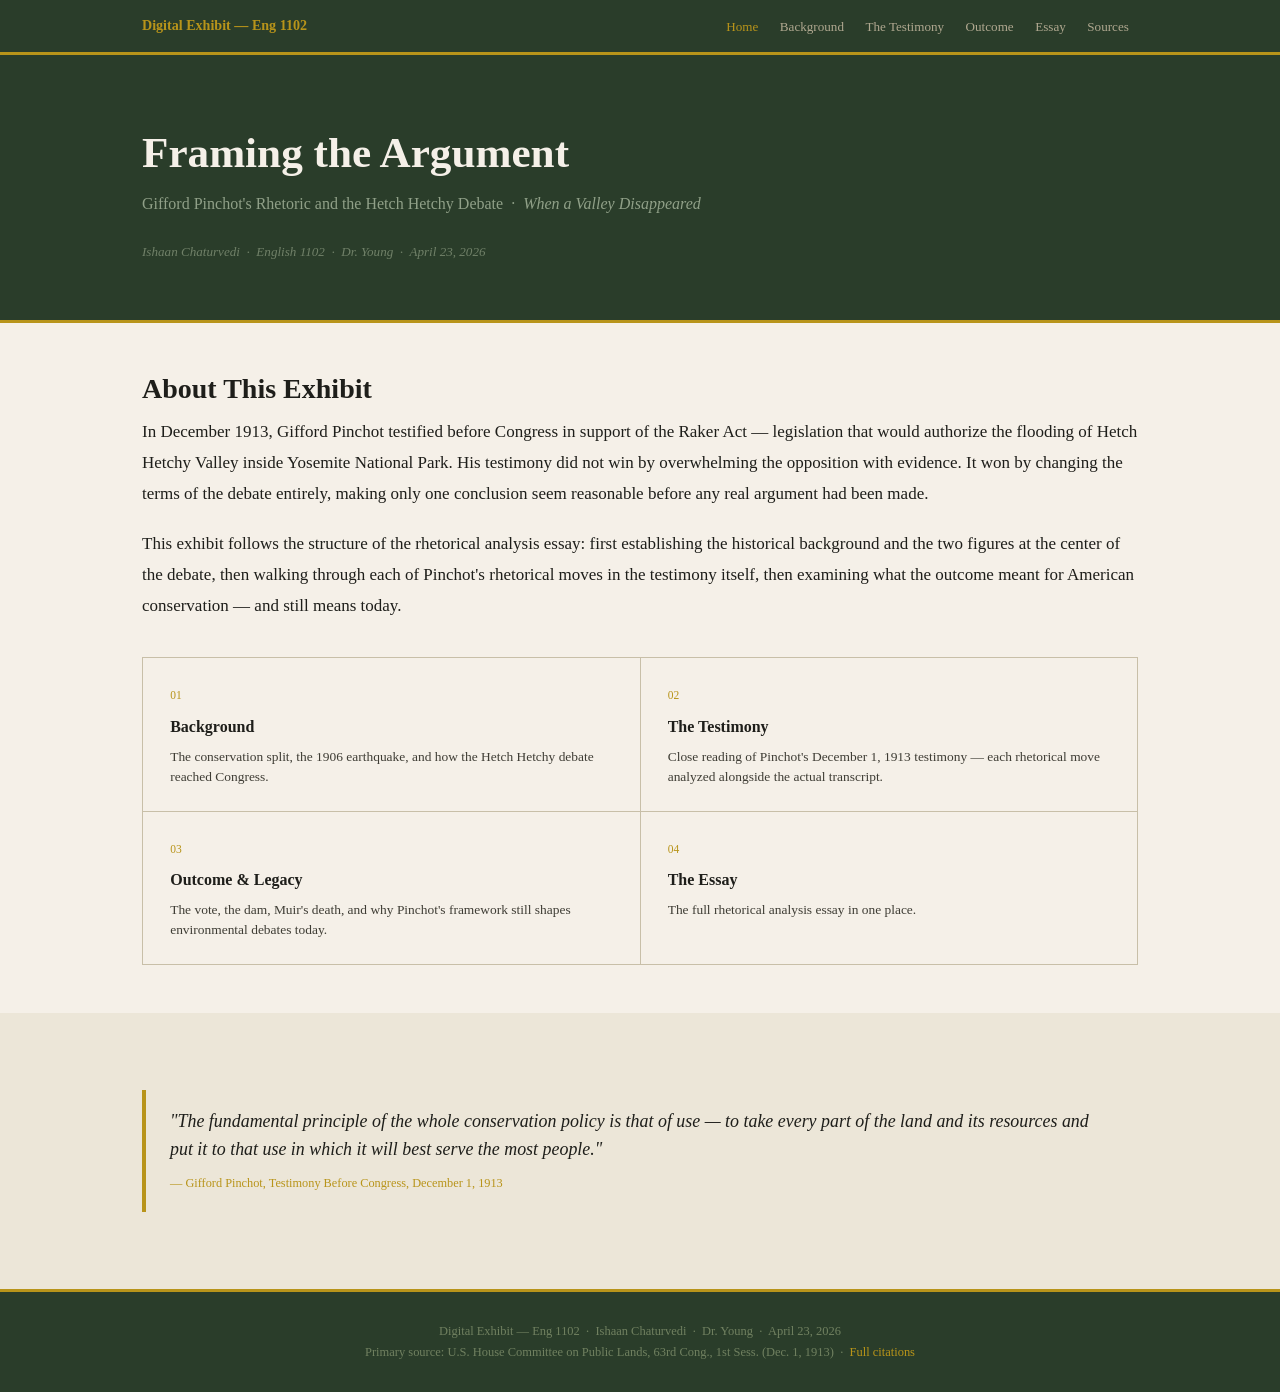
==== commit 30011dfe: "Update index.html" ====
--- a/index.html
+++ b/index.html
@@ -1,4 +1,4 @@
-\<!DOCTYPE html>
+<!DOCTYPE html>
 <html lang="en">
 <head>
 <meta charset="UTF-8">
@@ -26,8 +26,8 @@
 
 <div class="hero">
   <div class="container">
-    <h1>When a Valley Disappeared</h1>
-    <p class="sub">A rhetorical analysis of Gifford Pinchot's 1913 congressional testimony and how it shaped the American conservation movement.</p>
+    <h1>Framing the Argument</h1>
+    <p class="sub">Gifford Pinchot's Rhetoric and the Hetch Hetchy Debate &nbsp;·&nbsp; <em>When a Valley Disappeared</em></p>
     <p class="byline">Ishaan Chaturvedi &nbsp;·&nbsp; English 1102 &nbsp;·&nbsp; Dr. Young &nbsp;·&nbsp; April 23, 2026</p>
   </div>
 </div>
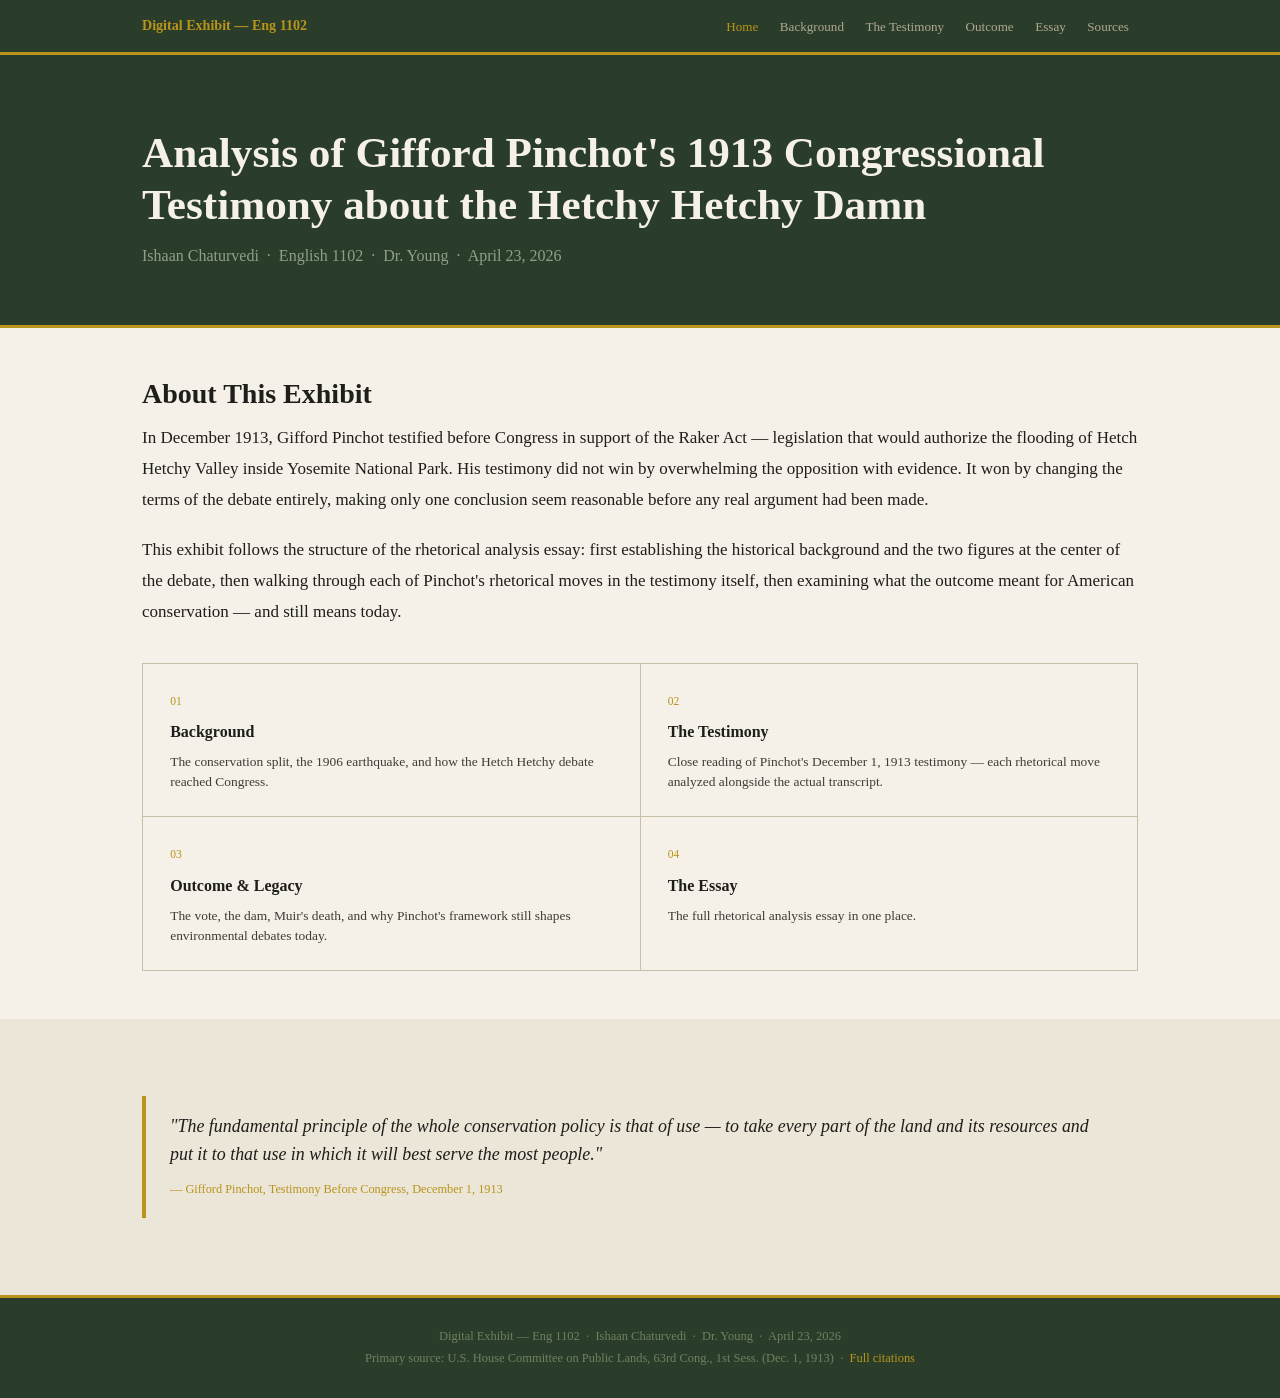
==== commit 79038e1a: "Update index.html" ====
--- a/index.html
+++ b/index.html
@@ -26,9 +26,8 @@
 
 <div class="hero">
   <div class="container">
-    <h1>Framing the Argument</h1>
-    <p class="sub">Gifford Pinchot's Rhetoric and the Hetch Hetchy Debate &nbsp;·&nbsp; <em>When a Valley Disappeared</em></p>
-    <p class="byline">Ishaan Chaturvedi &nbsp;·&nbsp; English 1102 &nbsp;·&nbsp; Dr. Young &nbsp;·&nbsp; April 23, 2026</p>
+    <h1>Analysis of Gifford Pinchot's 1913 Congressional Testimony about the Hetchy Hetchy Damn</h1>
+    <p class="sub">Ishaan Chaturvedi &nbsp;·&nbsp; English 1102 &nbsp;·&nbsp; Dr. Young &nbsp;·&nbsp; April 23, 2026</em></p>
   </div>
 </div>
 
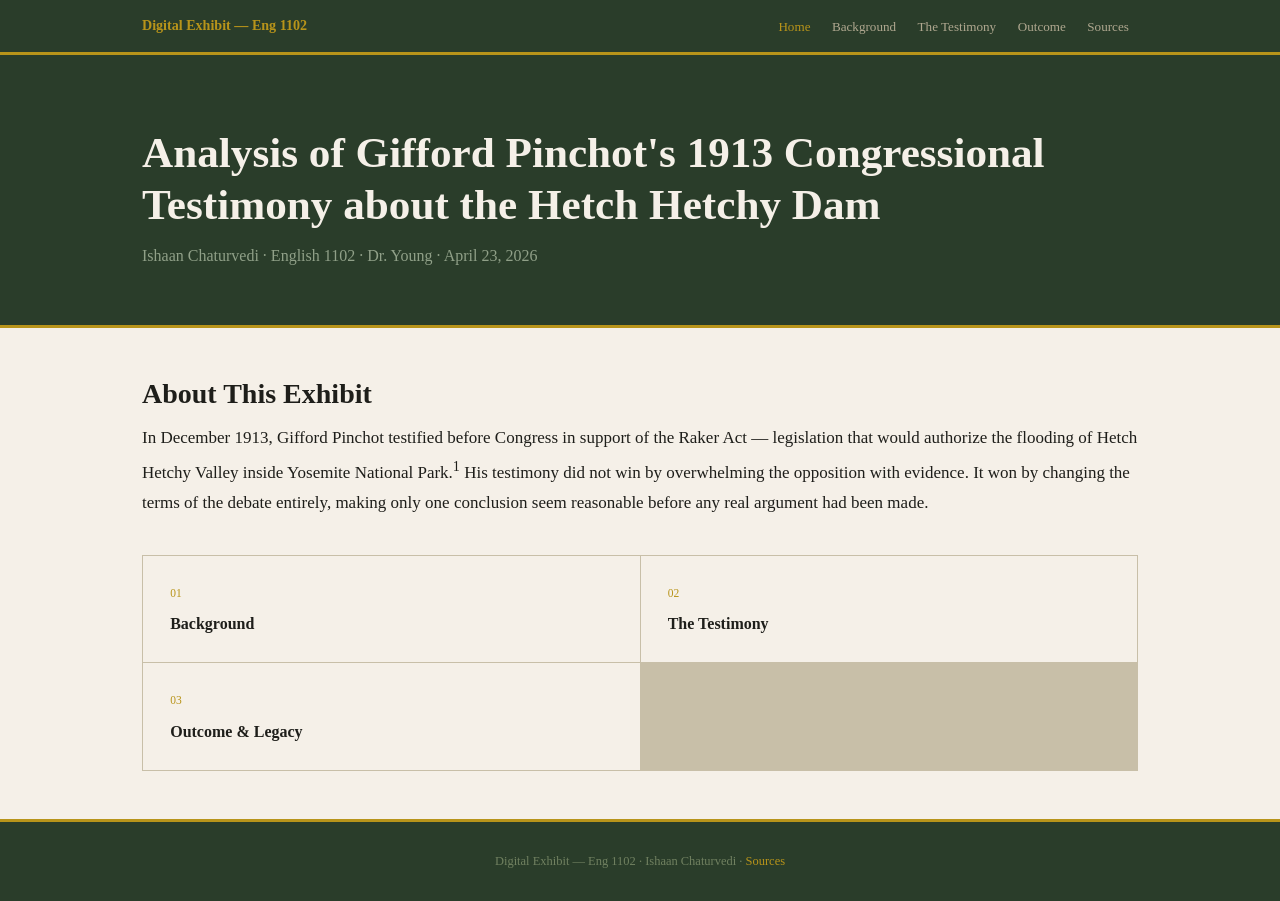
==== commit 88b81d46: "Update index.html" ====
--- a/index.html
+++ b/index.html
@@ -18,7 +18,6 @@
       <li><a href="background.html">Background</a></li>
       <li><a href="testimony.html">The Testimony</a></li>
       <li><a href="outcome.html">Outcome</a></li>
-      <li><a href="essay.html">Essay</a></li>
       <li><a href="sources.html">Sources</a></li>
     </ul>
   </div>
@@ -26,57 +25,39 @@
 
 <div class="hero">
   <div class="container">
-    <h1>Analysis of Gifford Pinchot's 1913 Congressional Testimony about the Hetchy Hetchy Damn</h1>
-    <p class="sub">Ishaan Chaturvedi &nbsp;·&nbsp; English 1102 &nbsp;·&nbsp; Dr. Young &nbsp;·&nbsp; April 23, 2026</em></p>
+    <h1>Analysis of Gifford Pinchot's 1913 Congressional Testimony about the Hetch Hetchy Dam</h1>
+    <p class="sub">Ishaan Chaturvedi · English 1102 · Dr. Young · April 23, 2026</p>
   </div>
 </div>
 
 <div class="sec">
   <div class="container">
     <h2>About This Exhibit</h2>
-    <p>In December 1913, Gifford Pinchot testified before Congress in support of the Raker Act — legislation that would authorize the flooding of Hetch Hetchy Valley inside Yosemite National Park. His testimony did not win by overwhelming the opposition with evidence. It won by changing the terms of the debate entirely, making only one conclusion seem reasonable before any real argument had been made.</p>
-    <p>This exhibit follows the structure of the rhetorical analysis essay: first establishing the historical background and the two figures at the center of the debate, then walking through each of Pinchot's rhetorical moves in the testimony itself, then examining what the outcome meant for American conservation — and still means today.</p>
+    <p>In December 1913, Gifford Pinchot testified before Congress in support of the Raker Act — legislation that would authorize the flooding of Hetch Hetchy Valley inside Yosemite National Park.<sup>1</sup> His testimony did not win by overwhelming the opposition with evidence. It won by changing the terms of the debate entirely, making only one conclusion seem reasonable before any real argument had been made.</p>
 
     <div class="cards">
       <a href="background.html" class="card">
         <span class="num">01</span>
         <span class="ttl">Background</span>
-        <span class="dsc">The conservation split, the 1906 earthquake, and how the Hetch Hetchy debate reached Congress.</span>
       </a>
       <a href="testimony.html" class="card">
         <span class="num">02</span>
         <span class="ttl">The Testimony</span>
-        <span class="dsc">Close reading of Pinchot's December 1, 1913 testimony — each rhetorical move analyzed alongside the actual transcript.</span>
       </a>
       <a href="outcome.html" class="card">
         <span class="num">03</span>
         <span class="ttl">Outcome &amp; Legacy</span>
-        <span class="dsc">The vote, the dam, Muir's death, and why Pinchot's framework still shapes environmental debates today.</span>
       </a>
-      <a href="essay.html" class="card">
-        <span class="num">04</span>
-        <span class="ttl">The Essay</span>
-        <span class="dsc">The full rhetorical analysis essay in one place.</span>
-      </a>
-    </div>
-  </div>
-</div>
-
-<div class="sec alt">
-  <div class="container">
-    <div class="pq">
-      <p>"The fundamental principle of the whole conservation policy is that of use — to take every part of the land and its resources and put it to that use in which it will best serve the most people."</p>
-      <cite>— Gifford Pinchot, Testimony Before Congress, December 1, 1913</cite>
     </div>
   </div>
 </div>
 
 <footer class="site-footer">
   <div class="container">
-    <p>Digital Exhibit — Eng 1102 &nbsp;·&nbsp; Ishaan Chaturvedi &nbsp;·&nbsp; Dr. Young &nbsp;·&nbsp; April 23, 2026</p>
-    <p>Primary source: U.S. House Committee on Public Lands, 63rd Cong., 1st Sess. (Dec. 1, 1913) &nbsp;·&nbsp; <a href="sources.html">Full citations</a></p>
+    <p>Digital Exhibit — Eng 1102 · Ishaan Chaturvedi · <a href="sources.html">Sources</a></p>
   </div>
 </footer>
+
 <script src="nav.js"></script>
 </body>
 </html>
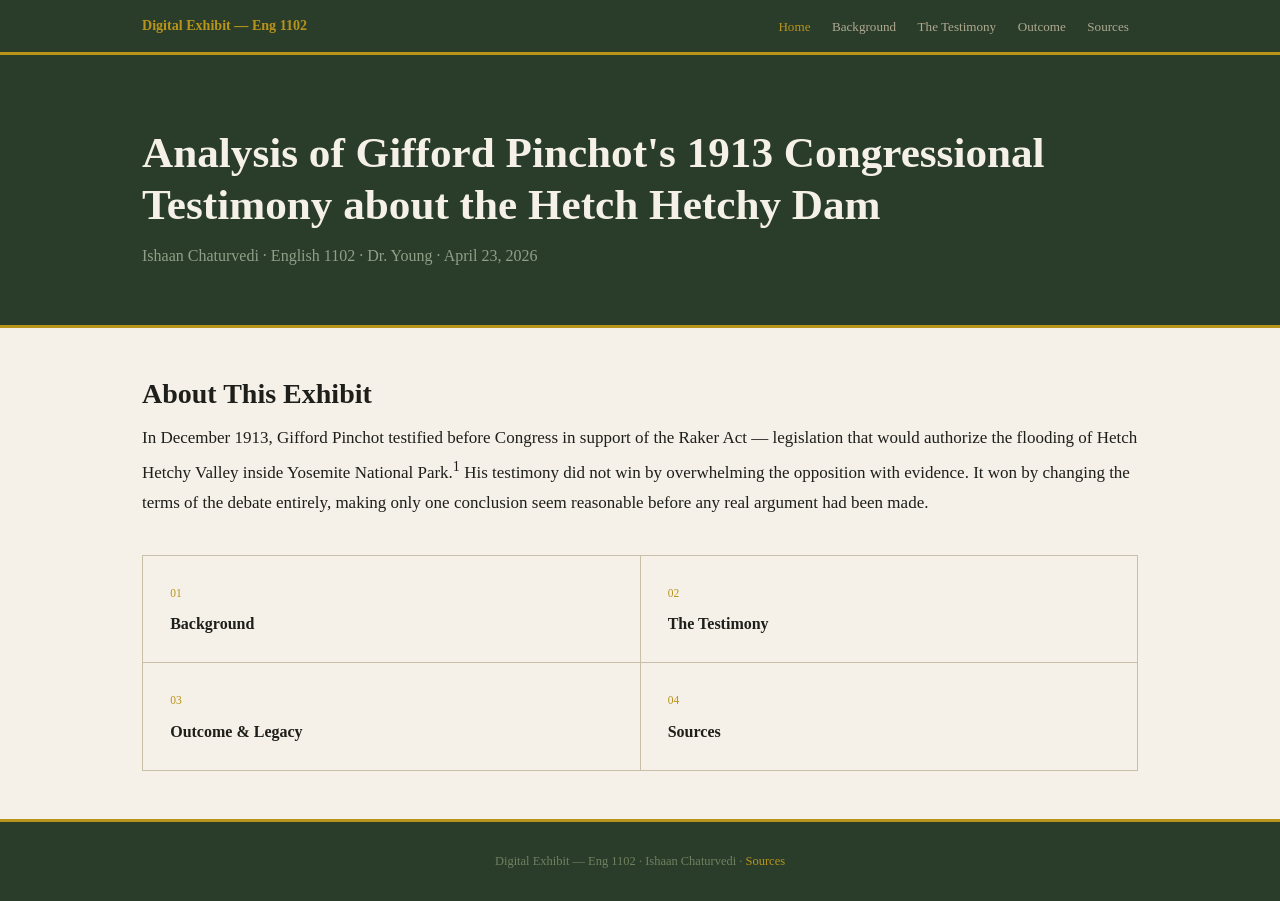
==== commit 3f70279e: "Update index.html" ====
--- a/index.html
+++ b/index.html
@@ -8,7 +8,6 @@
 <link rel="stylesheet" href="style.css">
 </head>
 <body>
-
 <nav class="site-nav">
   <div class="nav-inner">
     <span class="nav-brand">Digital Exhibit — Eng 1102</span>
@@ -22,19 +21,16 @@
     </ul>
   </div>
 </nav>
-
 <div class="hero">
   <div class="container">
     <h1>Analysis of Gifford Pinchot's 1913 Congressional Testimony about the Hetch Hetchy Dam</h1>
     <p class="sub">Ishaan Chaturvedi · English 1102 · Dr. Young · April 23, 2026</p>
   </div>
 </div>
-
 <div class="sec">
   <div class="container">
     <h2>About This Exhibit</h2>
     <p>In December 1913, Gifford Pinchot testified before Congress in support of the Raker Act — legislation that would authorize the flooding of Hetch Hetchy Valley inside Yosemite National Park.<sup>1</sup> His testimony did not win by overwhelming the opposition with evidence. It won by changing the terms of the debate entirely, making only one conclusion seem reasonable before any real argument had been made.</p>
-
     <div class="cards">
       <a href="background.html" class="card">
         <span class="num">01</span>
@@ -48,16 +44,18 @@
         <span class="num">03</span>
         <span class="ttl">Outcome &amp; Legacy</span>
       </a>
+      <a href="sources.html" class="card">
+        <span class="num">04</span>
+        <span class="ttl">Sources</span>
+      </a>
     </div>
   </div>
 </div>
-
 <footer class="site-footer">
   <div class="container">
     <p>Digital Exhibit — Eng 1102 · Ishaan Chaturvedi · <a href="sources.html">Sources</a></p>
   </div>
 </footer>
-
 <script src="nav.js"></script>
 </body>
 </html>
